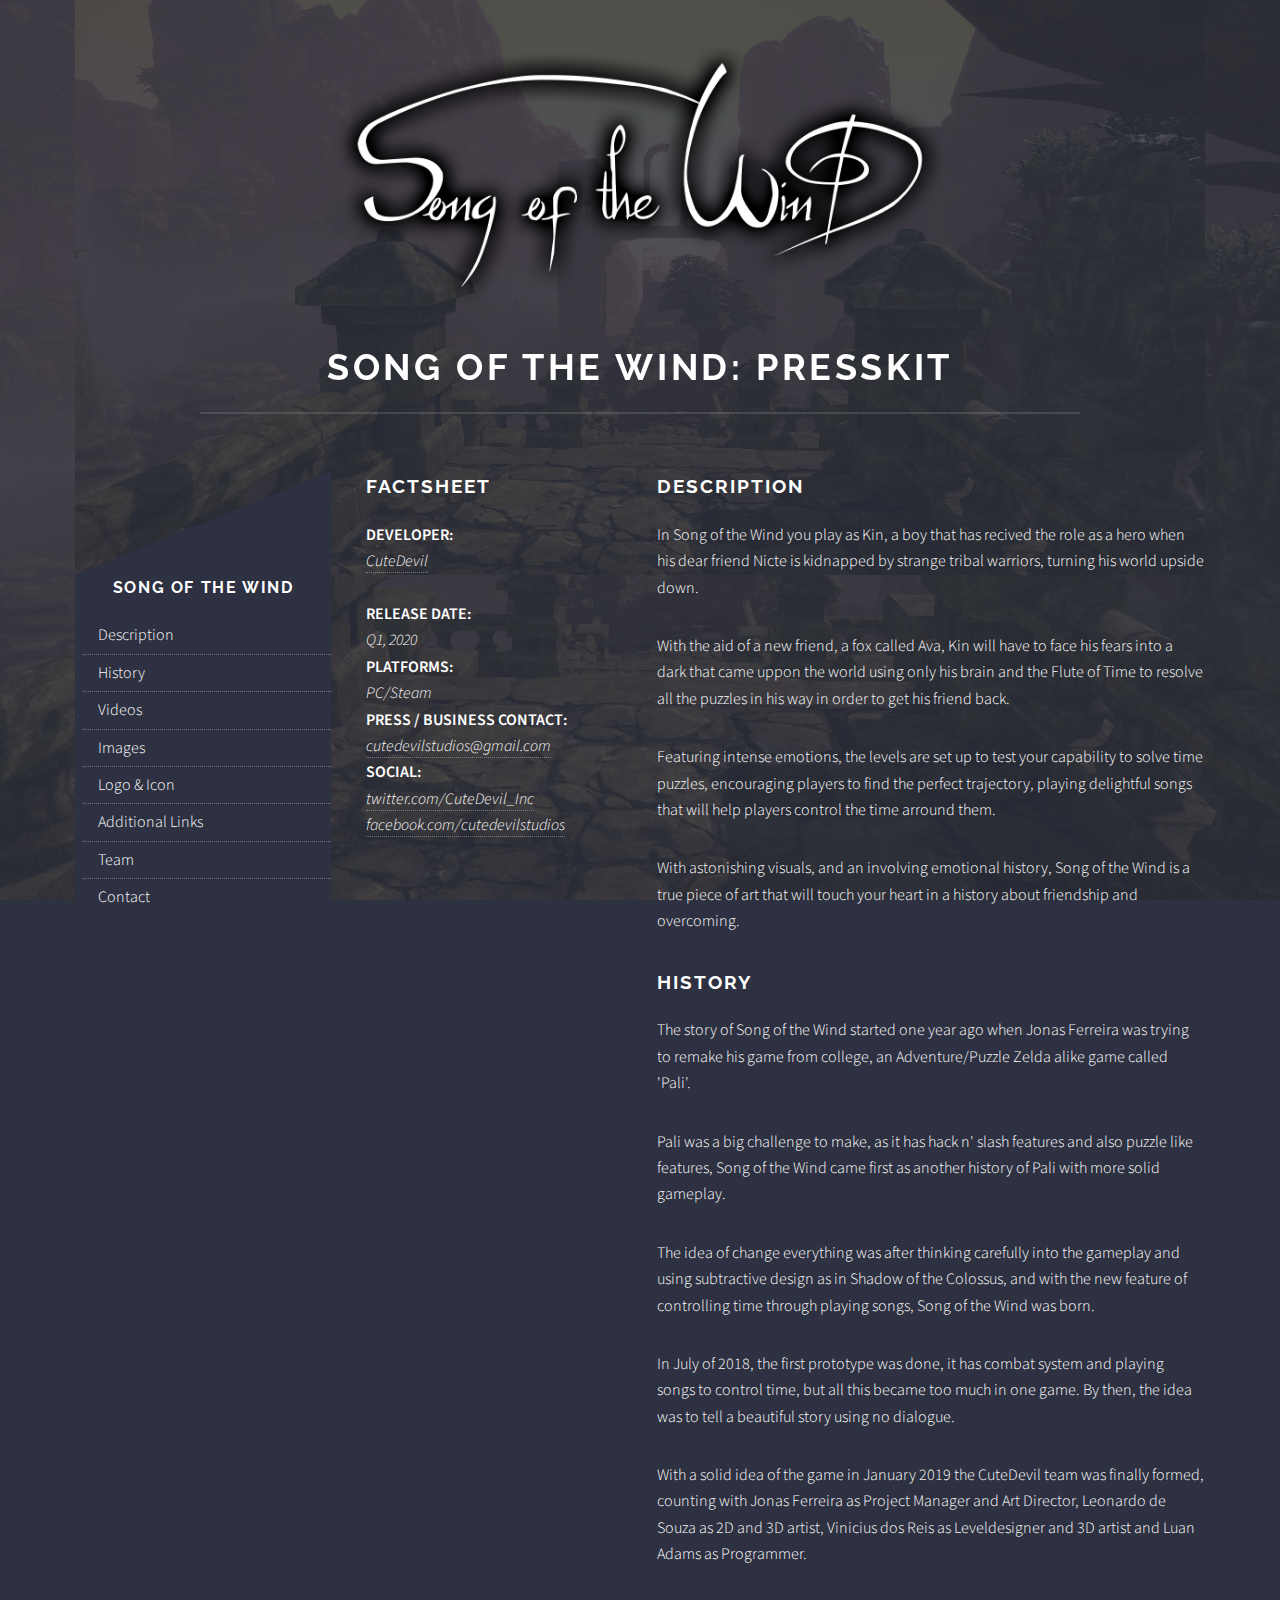
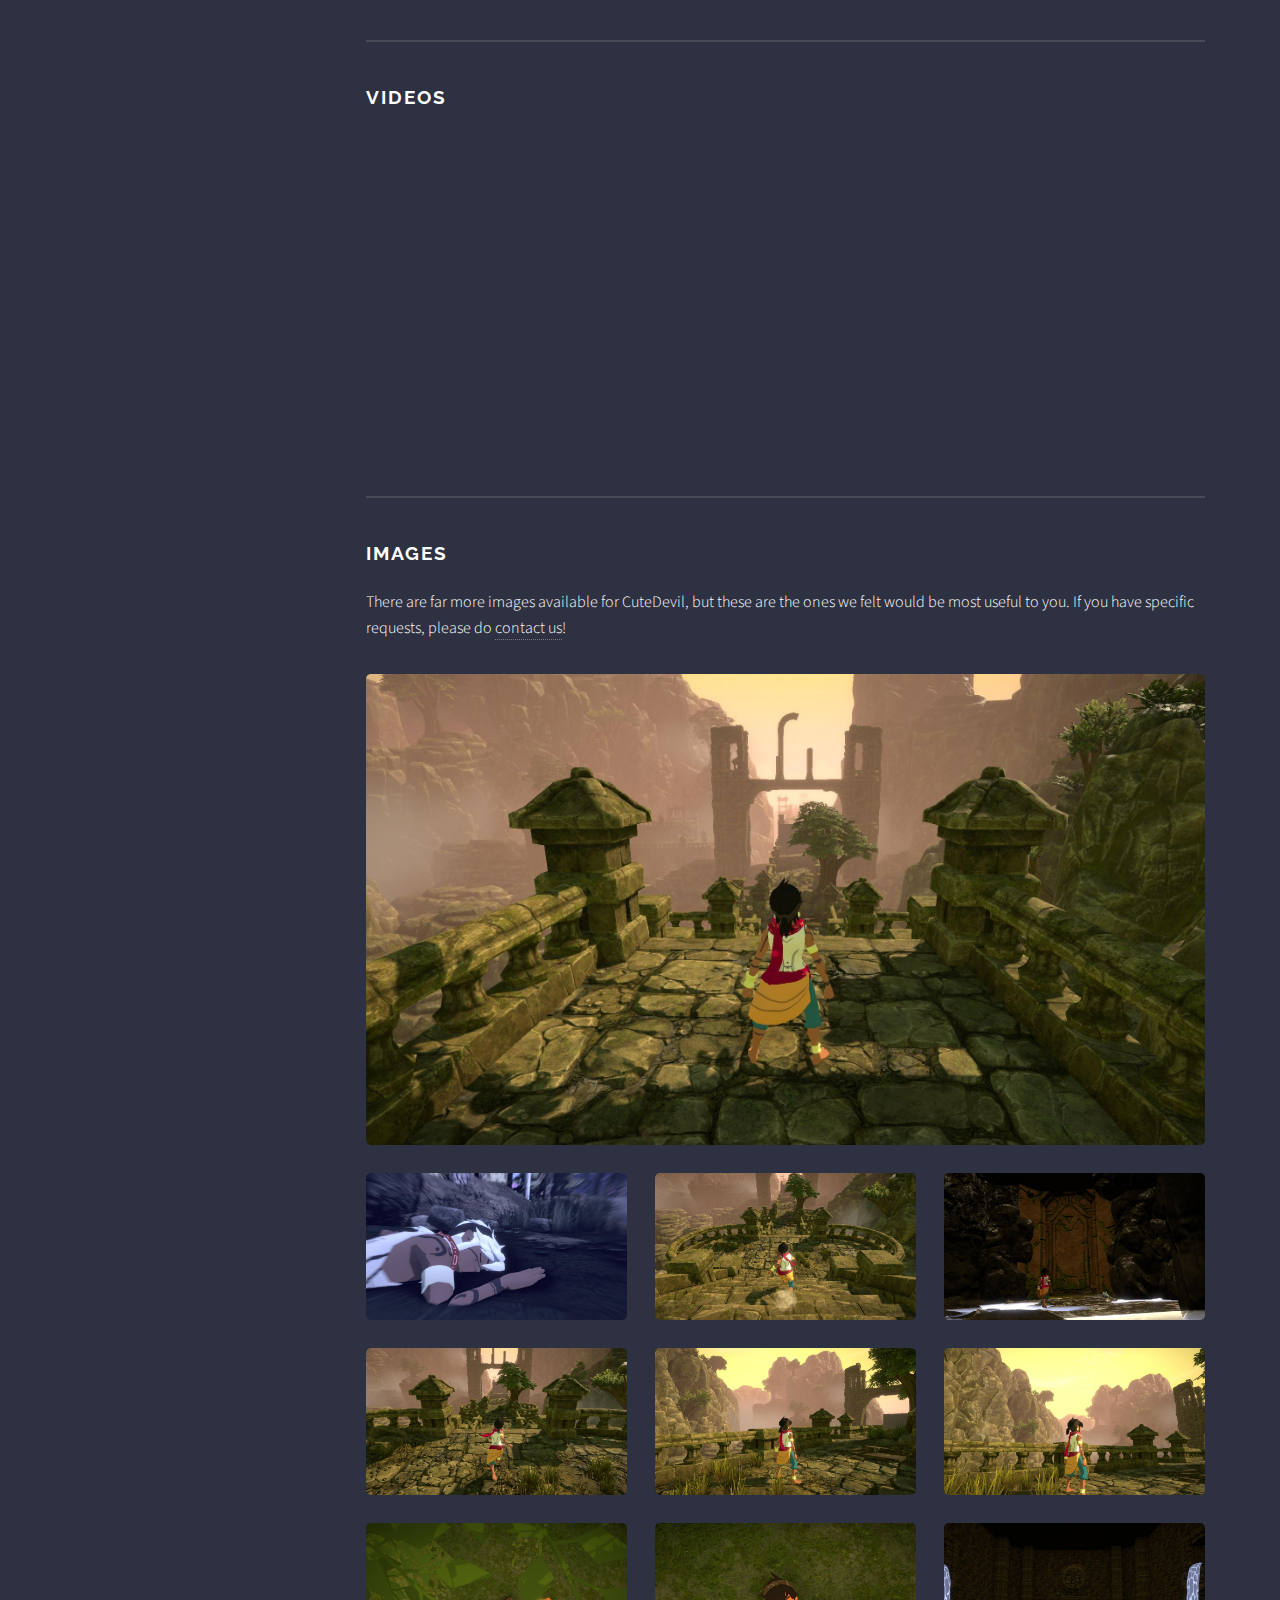
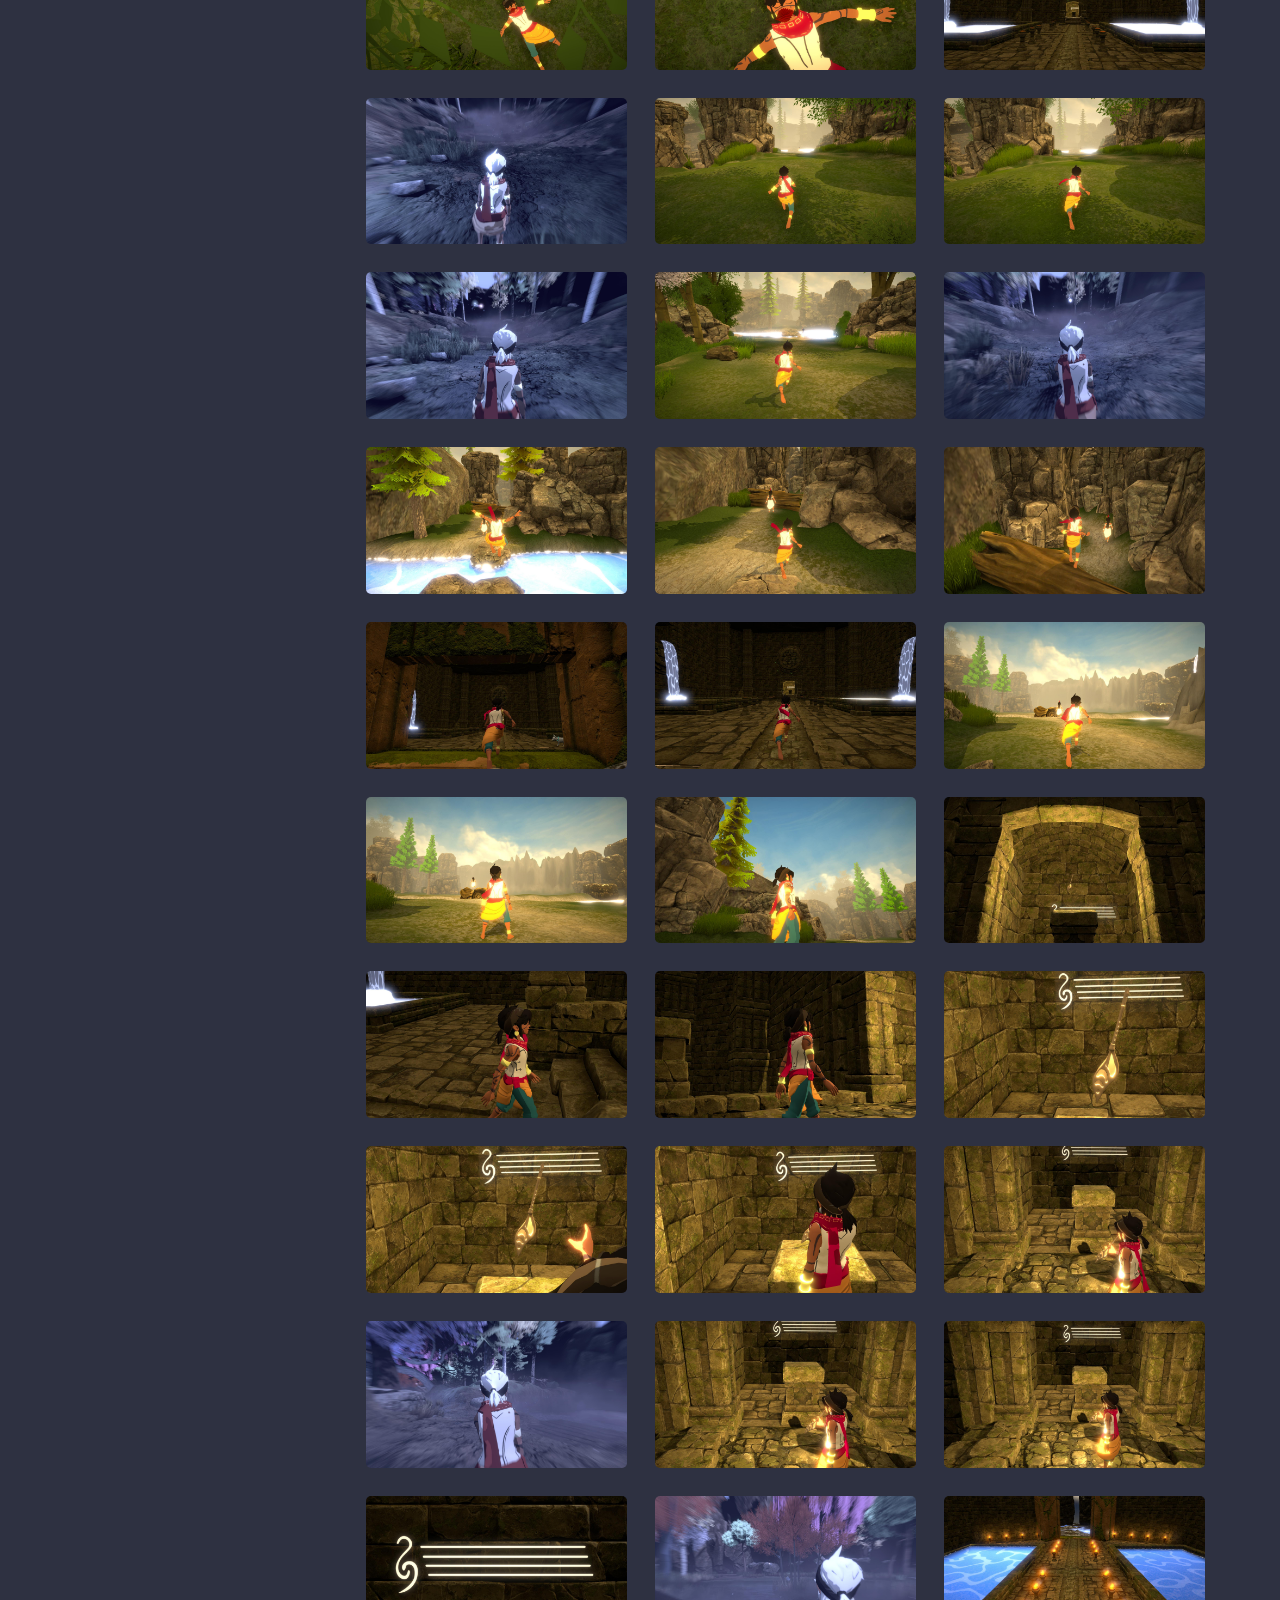
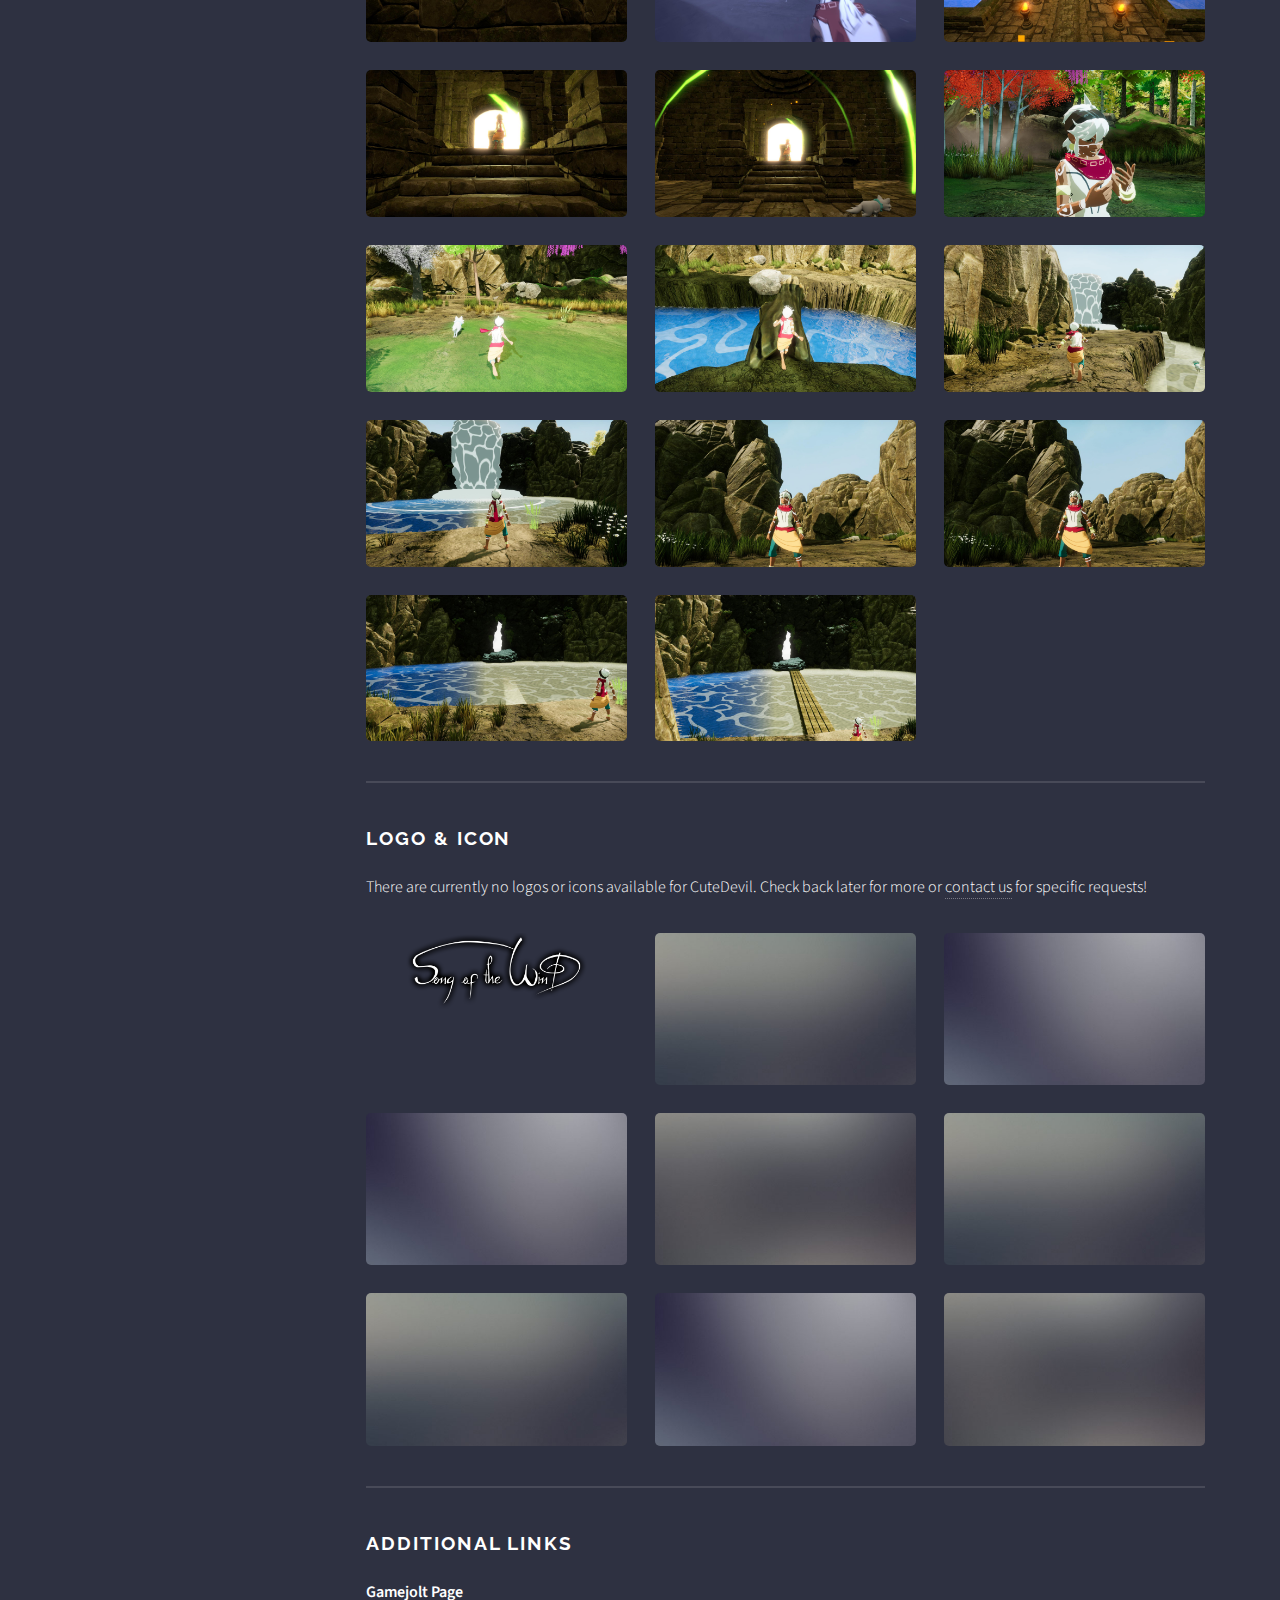
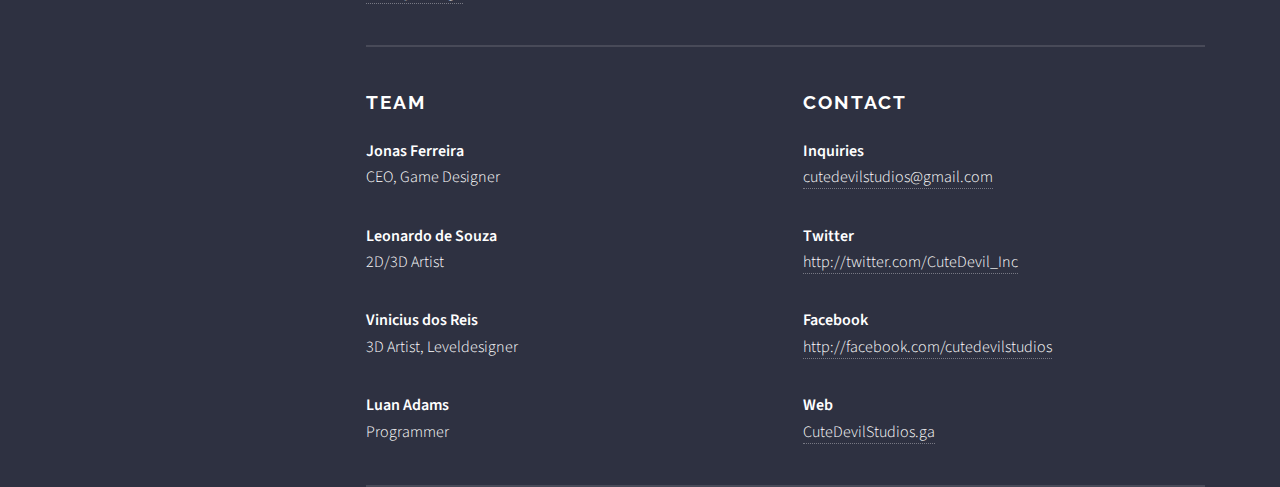
==== presskit.html @ b31ddae7 "Update presskit.html" ====
<!DOCTYPE html>
<html><head><meta http-equiv="Content-Type" content="text/html; charset=UTF-8">
		
		<meta name="viewport" content="width=device-width, initial-scale=1">
		
		<title>Song of the Wind Presskit</title>
		<link href="assets_presskit/uikit.gradient.min.css" rel="stylesheet" type="text/css">
		<link href="assets/css/main.css" rel="stylesheet" type="text/css">
		<script src="assets/js/jquery.js"></script>
		<script src="assets/js/jquery.translate.js"></script>
		
		<link href="assets/dictionary.html">
		<script>var translator = $('body').translate({lang: "pt", t: dict}); //use English</script>
	</head>

	<body style="">
		<div class="uk-container uk-container-center">
			<section id="banner">
						<div class="inner">
							<div class="logo"><img src="assets_presskit/images/LogoSoW.png" height="auto" width="100%"></div>
							<h2 align= "center">SONG OF THE WIND: PRESSKIT</h2>
							
						</div>
					</section>
			<div class="uk-grid">
				
				<div id="navigation" class="uk-width-medium-1-4">
					<div class="wrapper">
					<h1 class="nav-header" style="color:#FFFFF"  align= "center">Song of the Wind</h1>
					<!--<a class="nav-header" href="http://cutedevilstudios.ga/">http://cutedevilstudios.ga/</a>-->
					<ul class="uk-nav uk-nav-side">					
						<li><a href="#description" style="color:#FFFFF"><span class="trn">Description</span></a></li>
						<li><a href="#history" style="color:#FFFFF">History</a></li>
						<li><a href="#trailers" style="color:#FFFFF">Videos</a></li>
						<li><a href="#images" style="color:#FFFFF">Images</a></li>
						<li><a href="#logo" style="color:#FFFFF">Logo &amp; Icon</a></li>
						<!--<li><a href="#awards">Awards &amp; Recognition</a></li>
						<li><a href="#quotes" >Selected Articles</a></li>-->
						<li><a href="#links" style="color:#FFFFF">Additional Links</a></li>
						<li><a href="#credits" style="color:#FFFFF">Team</a></li>
						<li><a href="#contact" style="color:#FFFFF">Contact</a></li>
						</ul>
					</div>
				</div>
				<div id="content" class="uk-width-medium-3-4">					<div class="uk-grid">
						<div class="uk-width-medium-2-6">
							<h2 id="factsheet">Factsheet</h2>
							<p>
								<strong>DEVELOPER:</strong><br>
								<i><a href="https://cutedevilstudios.ga/">CuteDevil</a><br></i>
								<!--<i>Based in Cityville, Metropolisland </i>-->
							<br>
								<strong>RELEASE DATE:</strong><br>
								<i>Q1, 2020</i>
							<br>
								<strong>PLATFORMS:</strong><br>
								<i>PC/Steam</i>
							<br>
								<strong>PRESS / BUSINESS CONTACT:</strong><br>
								<i><a href="mailto:cutedevilstudios@gmail.com">cutedevilstudios@gmail.com</a></i>
							<br>
								<strong>SOCIAL:</strong><br>
								<i><a href="http://twitter.com/CuteDevil_Inc">twitter.com/CuteDevil_Inc</a>
								<br><a href="http://facebook.com/cutedevilstudios">facebook.com/cutedevilstudios</a><br></i>							</p>
							
							</p>
						</div>
						<div class="uk-width-medium-4-6">
							<h2 id="description">Description</h2>
							<p>	
		In Song of the Wind you play as Kin, a boy that has recived the role as a hero when his dear friend Nicte is kidnapped by strange tribal warriors, turning his world upside down.
</p><p>With the aid of a new friend, a fox called Ava, Kin will have to face his fears into a dark that came uppon the world using only his brain and the Flute of Time to resolve all the puzzles in his way in order to get his friend back.
</p><p>Featuring intense emotions, the levels are set up to test your capability to solve time puzzles, encouraging players to find the perfect trajectory, playing delightful songs that will help players control the time arround them.
</p><p>With astonishing visuals, and an involving emotional history, Song of the Wind is a true piece of art that will touch your heart in a history about friendship and overcoming.

	</p>
							<h2 id="history">History</h2>
<p>The story of Song of the Wind started one year ago when Jonas Ferreira was trying to remake his game from college, an Adventure/Puzzle Zelda alike game called 'Pali'. 
</p><p>Pali was a big challenge to make, as it has hack n' slash features and also puzzle like features, Song of the Wind came first as another history of Pali with more solid gameplay. 
</p><p>The idea of change everything was after thinking carefully into the gameplay and using subtractive design as in Shadow of the Colossus, and with the new feature of controlling time through playing songs, Song of the Wind was born.
</p><p>In July of 2018, the first prototype was done, it has combat system and playing songs to control time, but all this became too much in one game. By then, the idea was to tell a beautiful story using no dialogue.
</p><p>With a solid idea of the game in January 2019 the CuteDevil team was finally formed, counting with Jonas Ferreira as Project Manager and Art Director, Leonardo de Souza as 2D and 3D artist, Vinicius dos Reis as Leveldesigner and 3D artist and Luan Adams as Programmer.


							<ul>							</ul>
						</div>
					</div>

					<hr>

					<h2 id="trailers">Videos</h2>
				<div class="uk-responsive-width iframe-container">
		<iframe width="560" height="315" src="https://www.youtube.com/embed/1VPd9gKeZQs" frameborder="0" allow="accelerometer; autoplay; encrypted-media; gyroscope; picture-in-picture" allowfullscreen></iframe>
</div><p></p>
				<p></p>					<hr>

					<h2 id="images">Images</h2><div class="uk-grid images" style="position: relative; height: 0px;"></div>					
				<p class="images-text">There are far more images available for CuteDevil, but these are the ones we felt would be most useful to you. If you have specific requests, please do <a href="#contact">contact us</a>!</p>
<section>
										<div class="box alt">
											<div class="row gtr-uniform">
												<div class="col-12"><span class="image fit"><a href="assets_presskit/images/image_0057.jpg" target="_blank"><img src="assets_presskit/images/image_0057.jpg" alt="" /></a></span></div>
												<div class="col-4"><span class="image fit"><a href="assets_presskit/images/image_0064.jpg" target="_blank"><img src="assets_presskit/images/image_0064.jpg" alt="" /></a></span></div>
												<div class="col-4"><span class="image fit"><a href="assets_presskit/images/image_0155.jpg" target="_blank"><img src="assets_presskit/images/image_0155.jpg" alt="" /></a></span></div>
												<div class="col-4"><span class="image fit"><a href="assets_presskit/images/image_0182.jpg" target="_blank"><img src="assets_presskit/images/image_0182.jpg" alt="" /></a></span></div>
												<div class="col-4"><span class="image fit"><a href="assets_presskit/images/image_0185.jpg" target="_blank"><img src="assets_presskit/images/image_0185.jpg" alt="" /></a></span></div>
												<div class="col-4"><span class="image fit"><a href="assets_presskit/images/image_0327.jpg" target="_blank"><img src="assets_presskit/images/image_0327.jpg" alt="" /></a></span></div>
												<div class="col-4"><span class="image fit"><a href="assets_presskit/images/image_0334.jpg" target="_blank"><img src="assets_presskit/images/image_0334.jpg" alt="" /></a></span></div>
												<div class="col-4"><span class="image fit"><a href="assets_presskit/images/image_0385.jpg" target="_blank"><img src="assets_presskit/images/image_0385.jpg" alt="" /></a></span></div>
												<div class="col-4"><span class="image fit"><a href="assets_presskit/images/image_0484.jpg" target="_blank"><img src="assets_presskit/images/image_0484.jpg" alt="" /></a></span></div>
												<div class="col-4"><span class="image fit"><a href="assets_presskit/images/image_1054.jpg" target="_blank"><img src="assets_presskit/images/image_1054.jpg" alt="" /></a></span></div>
												<div class="col-4"><span class="image fit"><a href="assets_presskit/images/image_1061.jpg" target="_blank"><img src="assets_presskit/images/image_1061.jpg" alt="" /></a></span></div>
												<div class="col-4"><span class="image fit"><a href="assets_presskit/images/image_1095.jpg" target="_blank"><img src="assets_presskit/images/image_1095.jpg" alt="" /></a></span></div>
												<div class="col-4"><span class="image fit"><a href="assets_presskit/images/image_1105.jpg" target="_blank"><img src="assets_presskit/images/image_1105.jpg" alt="" /></a></span></div>
												<div class="col-4"><span class="image fit"><a href="assets_presskit/images/image_1137.jpg" target="_blank"><img src="assets_presskit/images/image_1137.jpg" alt="" /></a></span></div>
												<div class="col-4"><span class="image fit"><a href="assets_presskit/images/image_1208.jpg" target="_blank"><img src="assets_presskit/images/image_1208.jpg" alt="" /></a></span></div>
												<div class="col-4"><span class="image fit"><a href="assets_presskit/images/image_1254.jpg" target="_blank"><img src="assets_presskit/images/image_1254.jpg" alt="" /></a></span></div>
												<div class="col-4"><span class="image fit"><a href="assets_presskit/images/image_1346.jpg" target="_blank"><img src="assets_presskit/images/image_1346.jpg" alt="" /></a></span></div>
												<div class="col-4"><span class="image fit"><a href="assets_presskit/images/image_1393.jpg" target="_blank"><img src="assets_presskit/images/image_1393.jpg" alt="" /></a></span></div>
												<div class="col-4"><span class="image fit"><a href="assets_presskit/images/image_1441.jpg" target="_blank"><img src="assets_presskit/images/image_1441.jpg" alt="" /></a></span></div>
												<div class="col-4"><span class="image fit"><a href="assets_presskit/images/image_1460.jpg" target="_blank"><img src="assets_presskit/images/image_1460.jpg" alt="" /></a></span></div>
												<div class="col-4"><span class="image fit"><a href="assets_presskit/images/image_1502.jpg" target="_blank"><img src="assets_presskit/images/image_1502.jpg" alt="" /></a></span></div>
												<div class="col-4"><span class="image fit"><a href="assets_presskit/images/image_1730.jpg" target="_blank"><img src="assets_presskit/images/image_1730.jpg" alt="" /></a></span></div>
												<div class="col-4"><span class="image fit"><a href="assets_presskit/images/image_1766.jpg" target="_blank"><img src="assets_presskit/images/image_1766.jpg" alt="" /></a></span></div>
												<div class="col-4"><span class="image fit"><a href="assets_presskit/images/image_1786.jpg" target="_blank"><img src="assets_presskit/images/image_1786.jpg" alt="" /></a></span></div>
												<div class="col-4"><span class="image fit"><a href="assets_presskit/images/image_1789.jpg" target="_blank"><img src="assets_presskit/images/image_1789.jpg" alt="" /></a></span></div>
												<div class="col-4"><span class="image fit"><a href="assets_presskit/images/image_1819.jpg" target="_blank"><img src="assets_presskit/images/image_1819.jpg" alt="" /></a></span></div>
												<div class="col-4"><span class="image fit"><a href="assets_presskit/images/image_1892.jpg" target="_blank"><img src="assets_presskit/images/image_1892.jpg" alt="" /></a></span></div>
												<div class="col-4"><span class="image fit"><a href="assets_presskit/images/image_1910.jpg" target="_blank"><img src="assets_presskit/images/image_1910.jpg" alt="" /></a></span></div>
												<div class="col-4"><span class="image fit"><a href="assets_presskit/images/image_1948.jpg" target="_blank"><img src="assets_presskit/images/image_1948.jpg" alt="" /></a></span></div>
												<div class="col-4"><span class="image fit"><a href="assets_presskit/images/image_2050.jpg" target="_blank"><img src="assets_presskit/images/image_2050.jpg" alt="" /></a></span></div>
												<div class="col-4"><span class="image fit"><a href="assets_presskit/images/image_2077.jpg" target="_blank"><img src="assets_presskit/images/image_2077.jpg" alt="" /></a></span></div>
												<div class="col-4"><span class="image fit"><a href="assets_presskit/images/image_2093.jpg" target="_blank"><img src="assets_presskit/images/image_2093.jpg" alt="" /></a></span></div>
												<div class="col-4"><span class="image fit"><a href="assets_presskit/images/image_2108.jpg" target="_blank"><img src="assets_presskit/images/image_2108.jpg" alt="" /></a></span></div>
												<div class="col-4"><span class="image fit"><a href="assets_presskit/images/image_2272.jpg" target="_blank"><img src="assets_presskit/images/image_2272.jpg" alt="" /></a></span></div>
												<div class="col-4"><span class="image fit"><a href="assets_presskit/images/image_2404.jpg" target="_blank"><img src="assets_presskit/images/image_2404.jpg" alt="" /></a></span></div>
												<div class="col-4"><span class="image fit"><a href="assets_presskit/images/image_2492.jpg" target="_blank"><img src="assets_presskit/images/image_2492.jpg" alt="" /></a></span></div>
												<div class="col-4"><span class="image fit"><a href="assets_presskit/images/image_2853.jpg" target="_blank"><img src="assets_presskit/images/image_2853.jpg" alt="" /></a></span></div>
												<div class="col-4"><span class="image fit"><a href="assets_presskit/images/image_3031.jpg" target="_blank"><img src="assets_presskit/images/image_3031.jpg" alt="" /></a></span></div>
												<div class="col-4"><span class="image fit"><a href="assets_presskit/images/image_3115.jpg" target="_blank"><img src="assets_presskit/images/image_3115.jpg" alt="" /></a></span></div>
												<div class="col-4"><span class="image fit"><a href="assets_presskit/images/image_3618.jpg" target="_blank"><img src="assets_presskit/images/image_3618.jpg" alt="" /></a></span></div>
												<div class="col-4"><span class="image fit"><a href="assets_presskit/images/image_3923.jpg" target="_blank"><img src="assets_presskit/images/image_3923.jpg" alt="" /></a></span></div>
												<div class="col-4"><span class="image fit"><a href="assets_presskit/images/image_4786.jpg" target="_blank"><img src="assets_presskit/images/image_4786.jpg" alt="" /></a></span></div>
												<div class="col-4"><span class="image fit"><a href="assets_presskit/images/image_4867.jpg" target="_blank"><img src="assets_presskit/images/image_4867.jpg" alt="" /></a></span></div>
												<div class="col-4"><span class="image fit"><a href="assets_presskit/images/image_5056.jpg" target="_blank"><img src="assets_presskit/images/image_5056.jpg" alt="" /></a></span></div>
												<div class="col-4"><span class="image fit"><a href="assets_presskit/images/image_5669.jpg" target="_blank"><img src="assets_presskit/images/image_5669.jpg" alt="" /></a></span></div>
												<div class="col-4"><span class="image fit"><a href="assets_presskit/images/image_5691.jpg" target="_blank"><img src="assets_presskit/images/image_5691.jpg" alt="" /></a></span></div>
												<div class="col-4"><span class="image fit"><a href="assets_presskit/images/image_5826.jpg" target="_blank"><img src="assets_presskit/images/image_5826.jpg" alt="" /></a></span></div>
												<div class="col-4"><span class="image fit"><a href="assets_presskit/images/image_5941.jpg" target="_blank"><img src="assets_presskit/images/image_5941.jpg" alt="" /></a></span></div>
											</div>
										</div>
										
									</section>
					<hr>

					<h2 id="logo">Logo &amp; Icon</h2><div class="uk-grid images" style="position: relative; height: 0px;"></div>
				
					<p class="images-text">There are currently no logos or icons available for CuteDevil. Check back later for more or <a href="#contact">contact us</a> for specific requests!</p>	
			<section>
									<div class="box alt">
											<div class="row gtr-uniform">
												<div class="col-4"><span class="image fit"><img src="assets_presskit/images/LogoSoW.png" alt="" /></span></div>
												<div class="col-4"><span class="image fit"><img src="images/pic06.jpg" alt="" /></span></div>
												<div class="col-4"><span class="image fit"><img src="images/pic07.jpg" alt="" /></span></div>
												<div class="col-4"><span class="image fit"><img src="images/pic07.jpg" alt="" /></span></div>
												<div class="col-4"><span class="image fit"><img src="images/pic05.jpg" alt="" /></span></div>
												<div class="col-4"><span class="image fit"><img src="images/pic06.jpg" alt="" /></span></div>
												<div class="col-4"><span class="image fit"><img src="images/pic06.jpg" alt="" /></span></div>
												<div class="col-4"><span class="image fit"><img src="images/pic07.jpg" alt="" /></span></div>
												<div class="col-4"><span class="image fit"><img src="images/pic05.jpg" alt="" /></span></div>
											</div>
										</div>
					</section>
						
				<!--<hr><h2 id="awards">Awards &amp; Recognition</h2>
					<ul><li>"Winner in this highly relevant contest." - <cite>Award Location, 20 October, 1989</cite></li><li>"Nomination for this prestigious award." - <cite>Award Ceremony, 4 December, 1991</cite></li><li>"Winner in this highly relevant contest." - <cite>Award Location, 20 October, 1989</cite></li><li>"Nomination for this prestigious award." - <cite>Award Ceremony, 4 December, 1991</cite></li></ul>
					<hr><h2 id="quotes">Selected Articles</h2>
					<ul><li>"This is a rather insignificant quote by a highly important person."<br><cite>- Person Name, <a href="http://www.website.com/">Website</a></cite></li><li>"An extremely positive quote from a rather insignificant person. Also great."<br><cite>- Some Guy, <a href="http://geocities.blog.com/">This Page Is Visited By 12 Visitors A Month</a></cite></li><li>"I pretend to love this game even though I do not actually understand it."<br><cite>- Pretentious Bastard, <a href="http://art.tumblr.com/">Artsy Page</a></cite></li><li>"HOLY SHIT SO AMAZING"<br><cite>- Caps Guy, <a href="http://thispage.net/angrytube/">Angry Review</a></cite></li></ul>
		--><hr><h2 id="links">Additional Links</h2><p>
		<strong><a href="http://somemusicsite.com/thislink" alt="http://gamejolt.com/@cutedevil">Gamejolt Page</a></strong><br>
		<!--This link is a link that might be useful. You can check it out at <a href="http://somemusicsite.com/thislink" alt="http://somemusicsite.com/thislink">http:</a>.
	--></p><hr>					<div class="uk-grid">
						<div class="uk-width-medium-1-2">
							<h2 id="credits">Team</h2>
							<p><strong>Jonas Ferreira</strong>
								<br>CEO, Game Designer</p>
							<p><strong>Leonardo de Souza</strong>
								<br>2D/3D Artist</p>
							<p><strong>Vinicius dos Reis</strong>
								<br>3D Artist, Leveldesigner</a></p>
							<p><strong>Luan Adams</strong>
								<br>Programmer</a></p>
						</div>
						<div class="uk-width-medium-1-2">
							<h2 id="contact">Contact</h2><p><strong>Inquiries</strong>
							<br><a href="mailto:cutedevilstudios@gmail.com">cutedevilstudios@gmail.com</a></p>
							<p><strong>Twitter</strong>
								<br><a href="http://twitter.com/CuteDevil_Inc">http://twitter.com/CuteDevil_Inc</a></p>
							<p><strong>Facebook</strong>
								<br><a href="http://facebook.com/cutedevilstudios">http://facebook.com/cutedevilstudios</a></p>
							<p><strong>Web</strong><br><a href="http://cutedevilstudios.ga/">CuteDevilStudios.ga</a></p>						</div>
					</div>

					<hr>

					
				</div>
			</div>
		</div>

		
</body></html>
---- assets/css/main.css ----
@import url(font-awesome.min.css);
@import url("https://fonts.googleapis.com/css?family=Raleway:200,700|Source+Sans+Pro:300,600,300italic,600italic");

/*
	Solid State by HTML5 UP
	html5up.net | @ajlkn
	Free for personal and commercial use under the CCA 3.0 license (html5up.net/license)
*/

html, body, div, span, applet, object,
iframe, h1, h2, h3, h4, h5, h6, p, blockquote,
pre, a, abbr, acronym, address, big, cite,
code, del, dfn, em, img, ins, kbd, q, s, samp,
small, strike, strong, sub, sup, tt, var, b,
u, i, center, dl, dt, dd, ol, ul, li, fieldset,
form, label, legend, table, caption, tbody,
tfoot, thead, tr, th, td, article, aside,
canvas, details, embed, figure, figcaption,
footer, header, hgroup, menu, nav, output, ruby,
section, summary, time, mark, audio, video {
	margin: 0;
	padding: 0;
	border: 0;
	font-size: 100%;
	font: inherit;
	vertical-align: baseline;}

article, aside, details, figcaption, figure,
footer, header, hgroup, menu, nav, section {
	display: block;}

body {
	line-height: 1;
}

ol, ul {
	list-style: none;
}

blockquote, q {
	quotes: none;
}

	blockquote:before, blockquote:after, q:before, q:after {
		content: '';
		content: none;
	}

table {
	border-collapse: collapse;
	border-spacing: 0;
}

body {
	-webkit-text-size-adjust: none;
}

mark {
	background-color: transparent;
	color: inherit;
}

input::-moz-focus-inner {
	border: 0;
	padding: 0;
}

input, select, textarea {
	-moz-appearance: none;
	-webkit-appearance: none;
	-ms-appearance: none;
	appearance: none;
}

/* Basic */

	@-ms-viewport {
		width: device-width;
	}

	body {
		-ms-overflow-style: scrollbar;
	}

	@media screen and (max-width: 480px) {

		html, body {
			min-width: 320px;
		}

	}

	html {
		box-sizing: border-box;
	}

	*, *:before, *:after {
		box-sizing: inherit;
	}

	body {
		background-color: #2e3141;
		background-image: linear-gradient(to top, rgba(46, 49, 65, 0.8), rgba(46, 49, 65, 0.8)), url("../../images/bg.jpg");
		background-size: auto, cover;
		background-attachment: fixed, fixed;
		background-position: center, center;
	}

		body.is-preload *, body.is-preload *:before, body.is-preload *:after {
			-moz-animation: none !important;
			-webkit-animation: none !important;
			-ms-animation: none !important;
			animation: none !important;
			-moz-transition: none !important;
			-webkit-transition: none !important;
			-ms-transition: none !important;
			transition: none !important;
		}

/* Type */

	body, input, select, textarea {
		color: #ffffff;
		font-family: "Source Sans Pro", Helvetica, sans-serif;
		font-size: 16.5pt;
		font-weight: 300;
		line-height: 1.65;
	}

		@media screen and (max-width: 1680px) {

			body, input, select, textarea {
				font-size: 13pt;
			}

		}

		@media screen and (max-width: 1280px) {

			body, input, select, textarea {
				font-size: 12pt;
			}

		}

		@media screen and (max-width: 980px) {

			body, input, select, textarea {
				font-size: 12pt;
			}

		}

		@media screen and (max-width: 736px) {

			body, input, select, textarea {
				font-size: 12pt;
			}

		}

		@media screen and (max-width: 480px) {

			body, input, select, textarea {
				font-size: 12pt;
			}

		}

	a {
		-moz-transition: color 0.2s ease-in-out, border-bottom-color 0.2s ease-in-out;
		-webkit-transition: color 0.2s ease-in-out, border-bottom-color 0.2s ease-in-out;
		-ms-transition: color 0.2s ease-in-out, border-bottom-color 0.2s ease-in-out;
		transition: color 0.2s ease-in-out, border-bottom-color 0.2s ease-in-out;
		border-bottom: dotted 1px rgba(255, 255, 255, 0.35);
		color: #ffffff;
		text-decoration: none;
	}

		a:hover {
			border-bottom-color: transparent;
			color: #ffffff !important;
		}

		a.special:not(.button) {
			text-decoration: none;
			border-bottom: 0;
			display: block;
			font-family: Raleway, Helvetica, sans-serif;
			font-size: 0.8em;
			font-weight: 700;
			letter-spacing: 0.1em;
			margin: 0 0 2em 0;
			text-transform: uppercase;
		}

			a.special:not(.button):before {
				-moz-osx-font-smoothing: grayscale;
				-webkit-font-smoothing: antialiased;
				font-family: FontAwesome;
				font-style: normal;
				font-weight: normal;
				text-transform: none !important;
			}

			a.special:not(.button):before {
				-moz-transition: background-color 0.2s ease-in-out;
				-webkit-transition: background-color 0.2s ease-in-out;
				-ms-transition: background-color 0.2s ease-in-out;
				transition: background-color 0.2s ease-in-out;
				border-radius: 100%;
				border: solid 2px rgba(255, 255, 255, 0.125);
				content: '\f105';
				display: inline-block;
				font-size: 1.25em;
				height: 2em;
				line-height: 1.65em;
				margin-right: 0.85em;
				text-align: center;
				text-indent: 0.15em;
				vertical-align: middle;
				width: 2em;
			}

			a.special:not(.button):hover:before {
				background-color: rgba(255, 255, 255, 0.025);
			}

			a.special:not(.button):active:before {
				background-color: rgba(255, 255, 255, 0.075);
			}

	strong, b {
		color: #ffffff;
		font-weight: 600;
	}

	em, i {
		font-style: italic;
	}

	p {
		margin: 0 0 2em 0;
	}

	h1, h2, h3, h4, h5, h6 {
		color: #ffffff;
		font-family: Raleway, Helvetica, sans-serif;
		font-weight: 700;
		letter-spacing: 0.1em;
		margin: 0 0 1em 0;
		text-transform: uppercase;
	}

		h1 a, h2 a, h3 a, h4 a, h5 a, h6 a {
			color: inherit;
			text-decoration: none;
			border-bottom: 0;
		}

		h1 span, h2 span, h3 span, h4 span, h5 span, h6 span {
			font-weight: 200;
		}

		h1.major, h2.major, h3.major, h4.major, h5.major, h6.major {
			padding-bottom: 1em;
			border-bottom: solid 2px rgba(255, 255, 255, 0.125);
		}

	h2 {
		font-size: 1.2em;
	}

	h3 {
		font-size: 0.9em;
	}

	h4 {
		font-size: 0.7em;
	}

	h5 {
		font-size: 0.7em;
	}

	h6 {
		font-size: 0.7em;
	}

	@media screen and (max-width: 736px) {

		h2 {
			font-size: 1em;
		}

		h3 {
			font-size: 0.8em;
		}

	}

	sub {
		font-size: 0.8em;
		position: relative;
		top: 0.5em;
	}

	sup {
		font-size: 0.8em;
		position: relative;
		top: -0.5em;
	}

	blockquote {
		border-left: solid 4px rgba(255, 255, 255, 0.125);
		font-style: italic;
		margin: 0 0 2em 0;
		padding: 0.5em 0 0.5em 2em;
	}

	code {
		background: rgba(255, 255, 255, 0.025);
		border-radius: 5px;
		border: solid 2px rgba(255, 255, 255, 0.125);
		font-family: "Courier New", monospace;
		font-size: 0.9em;
		margin: 0 0.25em;
		padding: 0.25em 0.65em;
	}

	pre {
		-webkit-overflow-scrolling: touch;
		font-family: "Courier New", monospace;
		font-size: 0.9em;
		margin: 0 0 2em 0;
	}

		pre code {
			display: block;
			line-height: 1.75em;
			padding: 1em 1.5em;
			overflow-x: auto;
		}

	hr {
		border: 0;
		border-bottom: solid 2px rgba(255, 255, 255, 0.125);
		margin: 2.5em 0;
	}

		hr.major {
			margin: 4em 0;
		}

	.align-left {
		text-align: left;
	}

	.align-center {
		text-align: center;
	}

	.align-right {
		text-align: right;
	}

/* Row */

	.row {
		display: flex;
		flex-wrap: wrap;
		box-sizing: border-box;
		align-items: stretch;
	}

		.row > * {
			box-sizing: border-box;
		}

		.row.gtr-uniform > * > :last-child {
			margin-bottom: 0;
		}

		.row.aln-left {
			justify-content: flex-start;
		}

		.row.aln-center {
			justify-content: center;
		}

		.row.aln-right {
			justify-content: flex-end;
		}

		.row.aln-top {
			align-items: flex-start;
		}

		.row.aln-middle {
			align-items: center;
		}

		.row.aln-bottom {
			align-items: flex-end;
		}

		.row > .imp {
			order: -1;
		}

		.row > .col-1 {
			width: 8.3333333333%;
		}

		.row > .off-1 {
			margin-left: 8.3333333333%;
		}

		.row > .col-2 {
			width: 16.6666666667%;
		}

		.row > .off-2 {
			margin-left: 16.6666666667%;
		}

		.row > .col-3 {
			width: 25%;
		}

		.row > .off-3 {
			margin-left: 25%;
		}

		.row > .col-4 {
			width: 33.3333333333%;
		}

		.row > .off-4 {
			margin-left: 33.3333333333%;
		}

		.row > .col-5 {
			width: 41.6666666667%;
		}

		.row > .off-5 {
			margin-left: 41.6666666667%;
		}

		.row > .col-6 {
			width: 50%;
		}

		.row > .off-6 {
			margin-left: 50%;
		}

		.row > .col-7 {
			width: 58.3333333333%;
		}

		.row > .off-7 {
			margin-left: 58.3333333333%;
		}

		.row > .col-8 {
			width: 66.6666666667%;
		}

		.row > .off-8 {
			margin-left: 66.6666666667%;
		}

		.row > .col-9 {
			width: 75%;
		}

		.row > .off-9 {
			margin-left: 75%;
		}

		.row > .col-10 {
			width: 83.3333333333%;
		}

		.row > .off-10 {
			margin-left: 83.3333333333%;
		}

		.row > .col-11 {
			width: 91.6666666667%;
		}

		.row > .off-11 {
			margin-left: 91.6666666667%;
		}

		.row > .col-12 {
			width: 100%;
		}

		.row > .off-12 {
			margin-left: 100%;
		}

		.row.gtr-0 {
			margin-top: 0;
			margin-left: 0em;
		}

			.row.gtr-0 > * {
				padding: 0 0 0 0em;
			}

			.row.gtr-0.gtr-uniform {
				margin-top: 0em;
			}

				.row.gtr-0.gtr-uniform > * {
					padding-top: 0em;
				}

		.row.gtr-25 {
			margin-top: 0;
			margin-left: -0.4375em;
		}

			.row.gtr-25 > * {
				padding: 0 0 0 0.4375em;
			}

			.row.gtr-25.gtr-uniform {
				margin-top: -0.4375em;
			}

				.row.gtr-25.gtr-uniform > * {
					padding-top: 0.4375em;
				}

		.row.gtr-50 {
			margin-top: 0;
			margin-left: -0.875em;
		}

			.row.gtr-50 > * {
				padding: 0 0 0 0.875em;
			}

			.row.gtr-50.gtr-uniform {
				margin-top: -0.875em;
			}

				.row.gtr-50.gtr-uniform > * {
					padding-top: 0.875em;
				}

		.row {
			margin-top: 0;
			margin-left: -1.75em;
		}

			.row > * {
				padding: 0 0 0 1.75em;
			}

			.row.gtr-uniform {
				margin-top: -1.75em;
			}

				.row.gtr-uniform > * {
					padding-top: 1.75em;
				}

		.row.gtr-150 {
			margin-top: 0;
			margin-left: -2.625em;
		}

			.row.gtr-150 > * {
				padding: 0 0 0 2.625em;
			}

			.row.gtr-150.gtr-uniform {
				margin-top: -2.625em;
			}

				.row.gtr-150.gtr-uniform > * {
					padding-top: 2.625em;
				}

		.row.gtr-200 {
			margin-top: 0;
			margin-left: -3.5em;
		}

			.row.gtr-200 > * {
				padding: 0 0 0 3.5em;
			}

			.row.gtr-200.gtr-uniform {
				margin-top: -3.5em;
			}

				.row.gtr-200.gtr-uniform > * {
					padding-top: 3.5em;
				}

		@media screen and (max-width: 1680px) {

			.row {
				display: flex;
				flex-wrap: wrap;
				box-sizing: border-box;
				align-items: stretch;
			}

				.row > * {
					box-sizing: border-box;
				}

				.row.gtr-uniform > * > :last-child {
					margin-bottom: 0;
				}

				.row.aln-left {
					justify-content: flex-start;
				}

				.row.aln-center {
					justify-content: center;
				}

				.row.aln-right {
					justify-content: flex-end;
				}

				.row.aln-top {
					align-items: flex-start;
				}

				.row.aln-middle {
					align-items: center;
				}

				.row.aln-bottom {
					align-items: flex-end;
				}

				.row > .imp-xlarge {
					order: -1;
				}

				.row > .col-1-xlarge {
					width: 8.3333333333%;
				}

				.row > .off-1-xlarge {
					margin-left: 8.3333333333%;
				}

				.row > .col-2-xlarge {
					width: 16.6666666667%;
				}

				.row > .off-2-xlarge {
					margin-left: 16.6666666667%;
				}

				.row > .col-3-xlarge {
					width: 25%;
				}

				.row > .off-3-xlarge {
					margin-left: 25%;
				}

				.row > .col-4-xlarge {
					width: 33.3333333333%;
				}

				.row > .off-4-xlarge {
					margin-left: 33.3333333333%;
				}

				.row > .col-5-xlarge {
					width: 41.6666666667%;
				}

				.row > .off-5-xlarge {
					margin-left: 41.6666666667%;
				}

				.row > .col-6-xlarge {
					width: 50%;
				}

				.row > .off-6-xlarge {
					margin-left: 50%;
				}

				.row > .col-7-xlarge {
					width: 58.3333333333%;
				}

				.row > .off-7-xlarge {
					margin-left: 58.3333333333%;
				}

				.row > .col-8-xlarge {
					width: 66.6666666667%;
				}

				.row > .off-8-xlarge {
					margin-left: 66.6666666667%;
				}

				.row > .col-9-xlarge {
					width: 75%;
				}

				.row > .off-9-xlarge {
					margin-left: 75%;
				}

				.row > .col-10-xlarge {
					width: 83.3333333333%;
				}

				.row > .off-10-xlarge {
					margin-left: 83.3333333333%;
				}

				.row > .col-11-xlarge {
					width: 91.6666666667%;
				}

				.row > .off-11-xlarge {
					margin-left: 91.6666666667%;
				}

				.row > .col-12-xlarge {
					width: 100%;
				}

				.row > .off-12-xlarge {
					margin-left: 100%;
				}

				.row.gtr-0 {
					margin-top: 0;
					margin-left: 0em;
				}

					.row.gtr-0 > * {
						padding: 0 0 0 0em;
					}

					.row.gtr-0.gtr-uniform {
						margin-top: 0em;
					}

						.row.gtr-0.gtr-uniform > * {
							padding-top: 0em;
						}

				.row.gtr-25 {
					margin-top: 0;
					margin-left: -0.4375em;
				}

					.row.gtr-25 > * {
						padding: 0 0 0 0.4375em;
					}

					.row.gtr-25.gtr-uniform {
						margin-top: -0.4375em;
					}

						.row.gtr-25.gtr-uniform > * {
							padding-top: 0.4375em;
						}

				.row.gtr-50 {
					margin-top: 0;
					margin-left: -0.875em;
				}

					.row.gtr-50 > * {
						padding: 0 0 0 0.875em;
					}

					.row.gtr-50.gtr-uniform {
						margin-top: -0.875em;
					}

						.row.gtr-50.gtr-uniform > * {
							padding-top: 0.875em;
						}

				.row {
					margin-top: 0;
					margin-left: -1.75em;
				}

					.row > * {
						padding: 0 0 0 1.75em;
					}

					.row.gtr-uniform {
						margin-top: -1.75em;
					}

						.row.gtr-uniform > * {
							padding-top: 1.75em;
						}

				.row.gtr-150 {
					margin-top: 0;
					margin-left: -2.625em;
				}

					.row.gtr-150 > * {
						padding: 0 0 0 2.625em;
					}

					.row.gtr-150.gtr-uniform {
						margin-top: -2.625em;
					}

						.row.gtr-150.gtr-uniform > * {
							padding-top: 2.625em;
						}

				.row.gtr-200 {
					margin-top: 0;
					margin-left: -3.5em;
				}

					.row.gtr-200 > * {
						padding: 0 0 0 3.5em;
					}

					.row.gtr-200.gtr-uniform {
						margin-top: -3.5em;
					}

						.row.gtr-200.gtr-uniform > * {
							padding-top: 3.5em;
						}

		}

		@media screen and (max-width: 1280px) {

			.row {
				display: flex;
				flex-wrap: wrap;
				box-sizing: border-box;
				align-items: stretch;
			}

				.row > * {
					box-sizing: border-box;
				}

				.row.gtr-uniform > * > :last-child {
					margin-bottom: 0;
				}

				.row.aln-left {
					justify-content: flex-start;
				}

				.row.aln-center {
					justify-content: center;
				}

				.row.aln-right {
					justify-content: flex-end;
				}

				.row.aln-top {
					align-items: flex-start;
				}

				.row.aln-middle {
					align-items: center;
				}

				.row.aln-bottom {
					align-items: flex-end;
				}

				.row > .imp-large {
					order: -1;
				}

				.row > .col-1-large {
					width: 8.3333333333%;
				}

				.row > .off-1-large {
					margin-left: 8.3333333333%;
				}

				.row > .col-2-large {
					width: 16.6666666667%;
				}

				.row > .off-2-large {
					margin-left: 16.6666666667%;
				}

				.row > .col-3-large {
					width: 25%;
				}

				.row > .off-3-large {
					margin-left: 25%;
				}

				.row > .col-4-large {
					width: 33.3333333333%;
				}

				.row > .off-4-large {
					margin-left: 33.3333333333%;
				}

				.row > .col-5-large {
					width: 41.6666666667%;
				}

				.row > .off-5-large {
					margin-left: 41.6666666667%;
				}

				.row > .col-6-large {
					width: 50%;
				}

				.row > .off-6-large {
					margin-left: 50%;
				}

				.row > .col-7-large {
					width: 58.3333333333%;
				}

				.row > .off-7-large {
					margin-left: 58.3333333333%;
				}

				.row > .col-8-large {
					width: 66.6666666667%;
				}

				.row > .off-8-large {
					margin-left: 66.6666666667%;
				}

				.row > .col-9-large {
					width: 75%;
				}

				.row > .off-9-large {
					margin-left: 75%;
				}

				.row > .col-10-large {
					width: 83.3333333333%;
				}

				.row > .off-10-large {
					margin-left: 83.3333333333%;
				}

				.row > .col-11-large {
					width: 91.6666666667%;
				}

				.row > .off-11-large {
					margin-left: 91.6666666667%;
				}

				.row > .col-12-large {
					width: 100%;
				}

				.row > .off-12-large {
					margin-left: 100%;
				}

				.row.gtr-0 {
					margin-top: 0;
					margin-left: 0em;
				}

					.row.gtr-0 > * {
						padding: 0 0 0 0em;
					}

					.row.gtr-0.gtr-uniform {
						margin-top: 0em;
					}

						.row.gtr-0.gtr-uniform > * {
							padding-top: 0em;
						}

				.row.gtr-25 {
					margin-top: 0;
					margin-left: -0.4375em;
				}

					.row.gtr-25 > * {
						padding: 0 0 0 0.4375em;
					}

					.row.gtr-25.gtr-uniform {
						margin-top: -0.4375em;
					}

						.row.gtr-25.gtr-uniform > * {
							padding-top: 0.4375em;
						}

				.row.gtr-50 {
					margin-top: 0;
					margin-left: -0.875em;
				}

					.row.gtr-50 > * {
						padding: 0 0 0 0.875em;
					}

					.row.gtr-50.gtr-uniform {
						margin-top: -0.875em;
					}

						.row.gtr-50.gtr-uniform > * {
							padding-top: 0.875em;
						}

				.row {
					margin-top: 0;
					margin-left: -1.75em;
				}

					.row > * {
						padding: 0 0 0 1.75em;
					}

					.row.gtr-uniform {
						margin-top: -1.75em;
					}

						.row.gtr-uniform > * {
							padding-top: 1.75em;
						}

				.row.gtr-150 {
					margin-top: 0;
					margin-left: -2.625em;
				}

					.row.gtr-150 > * {
						padding: 0 0 0 2.625em;
					}

					.row.gtr-150.gtr-uniform {
						margin-top: -2.625em;
					}

						.row.gtr-150.gtr-uniform > * {
							padding-top: 2.625em;
						}

				.row.gtr-200 {
					margin-top: 0;
					margin-left: -3.5em;
				}

					.row.gtr-200 > * {
						padding: 0 0 0 3.5em;
					}

					.row.gtr-200.gtr-uniform {
						margin-top: -3.5em;
					}

						.row.gtr-200.gtr-uniform > * {
							padding-top: 3.5em;
						}

		}

		@media screen and (max-width: 980px) {

			.row {
				display: flex;
				flex-wrap: wrap;
				box-sizing: border-box;
				align-items: stretch;
			}

				.row > * {
					box-sizing: border-box;
				}

				.row.gtr-uniform > * > :last-child {
					margin-bottom: 0;
				}

				.row.aln-left {
					justify-content: flex-start;
				}

				.row.aln-center {
					justify-content: center;
				}

				.row.aln-right {
					justify-content: flex-end;
				}

				.row.aln-top {
					align-items: flex-start;
				}

				.row.aln-middle {
					align-items: center;
				}

				.row.aln-bottom {
					align-items: flex-end;
				}

				.row > .imp-medium {
					order: -1;
				}

				.row > .col-1-medium {
					width: 8.3333333333%;
				}

				.row > .off-1-medium {
					margin-left: 8.3333333333%;
				}

				.row > .col-2-medium {
					width: 16.6666666667%;
				}

				.row > .off-2-medium {
					margin-left: 16.6666666667%;
				}

				.row > .col-3-medium {
					width: 25%;
				}

				.row > .off-3-medium {
					margin-left: 25%;
				}

				.row > .col-4-medium {
					width: 33.3333333333%;
				}

				.row > .off-4-medium {
					margin-left: 33.3333333333%;
				}

				.row > .col-5-medium {
					width: 41.6666666667%;
				}

				.row > .off-5-medium {
					margin-left: 41.6666666667%;
				}

				.row > .col-6-medium {
					width: 50%;
				}

				.row > .off-6-medium {
					margin-left: 50%;
				}

				.row > .col-7-medium {
					width: 58.3333333333%;
				}

				.row > .off-7-medium {
					margin-left: 58.3333333333%;
				}

				.row > .col-8-medium {
					width: 66.6666666667%;
				}

				.row > .off-8-medium {
					margin-left: 66.6666666667%;
				}

				.row > .col-9-medium {
					width: 75%;
				}

				.row > .off-9-medium {
					margin-left: 75%;
				}

				.row > .col-10-medium {
					width: 83.3333333333%;
				}

				.row > .off-10-medium {
					margin-left: 83.3333333333%;
				}

				.row > .col-11-medium {
					width: 91.6666666667%;
				}

				.row > .off-11-medium {
					margin-left: 91.6666666667%;
				}

				.row > .col-12-medium {
					width: 100%;
				}

				.row > .off-12-medium {
					margin-left: 100%;
				}

				.row.gtr-0 {
					margin-top: 0;
					margin-left: 0em;
				}

					.row.gtr-0 > * {
						padding: 0 0 0 0em;
					}

					.row.gtr-0.gtr-uniform {
						margin-top: 0em;
					}

						.row.gtr-0.gtr-uniform > * {
							padding-top: 0em;
						}

				.row.gtr-25 {
					margin-top: 0;
					margin-left: -0.4375em;
				}

					.row.gtr-25 > * {
						padding: 0 0 0 0.4375em;
					}

					.row.gtr-25.gtr-uniform {
						margin-top: -0.4375em;
					}

						.row.gtr-25.gtr-uniform > * {
							padding-top: 0.4375em;
						}

				.row.gtr-50 {
					margin-top: 0;
					margin-left: -0.875em;
				}

					.row.gtr-50 > * {
						padding: 0 0 0 0.875em;
					}

					.row.gtr-50.gtr-uniform {
						margin-top: -0.875em;
					}

						.row.gtr-50.gtr-uniform > * {
							padding-top: 0.875em;
						}

				.row {
					margin-top: 0;
					margin-left: -1.75em;
				}

					.row > * {
						padding: 0 0 0 1.75em;
					}

					.row.gtr-uniform {
						margin-top: -1.75em;
					}

						.row.gtr-uniform > * {
							padding-top: 1.75em;
						}

				.row.gtr-150 {
					margin-top: 0;
					margin-left: -2.625em;
				}

					.row.gtr-150 > * {
						padding: 0 0 0 2.625em;
					}

					.row.gtr-150.gtr-uniform {
						margin-top: -2.625em;
					}

						.row.gtr-150.gtr-uniform > * {
							padding-top: 2.625em;
						}

				.row.gtr-200 {
					margin-top: 0;
					margin-left: -3.5em;
				}

					.row.gtr-200 > * {
						padding: 0 0 0 3.5em;
					}

					.row.gtr-200.gtr-uniform {
						margin-top: -3.5em;
					}

						.row.gtr-200.gtr-uniform > * {
							padding-top: 3.5em;
						}

		}

		@media screen and (max-width: 736px) {

			.row {
				display: flex;
				flex-wrap: wrap;
				box-sizing: border-box;
				align-items: stretch;
			}

				.row > * {
					box-sizing: border-box;
				}

				.row.gtr-uniform > * > :last-child {
					margin-bottom: 0;
				}

				.row.aln-left {
					justify-content: flex-start;
				}

				.row.aln-center {
					justify-content: center;
				}

				.row.aln-right {
					justify-content: flex-end;
				}

				.row.aln-top {
					align-items: flex-start;
				}

				.row.aln-middle {
					align-items: center;
				}

				.row.aln-bottom {
					align-items: flex-end;
				}

				.row > .imp-small {
					order: -1;
				}

				.row > .col-1-small {
					width: 8.3333333333%;
				}

				.row > .off-1-small {
					margin-left: 8.3333333333%;
				}

				.row > .col-2-small {
					width: 16.6666666667%;
				}

				.row > .off-2-small {
					margin-left: 16.6666666667%;
				}

				.row > .col-3-small {
					width: 25%;
				}

				.row > .off-3-small {
					margin-left: 25%;
				}

				.row > .col-4-small {
					width: 33.3333333333%;
				}

				.row > .off-4-small {
					margin-left: 33.3333333333%;
				}

				.row > .col-5-small {
					width: 41.6666666667%;
				}

				.row > .off-5-small {
					margin-left: 41.6666666667%;
				}

				.row > .col-6-small {
					width: 50%;
				}

				.row > .off-6-small {
					margin-left: 50%;
				}

				.row > .col-7-small {
					width: 58.3333333333%;
				}

				.row > .off-7-small {
					margin-left: 58.3333333333%;
				}

				.row > .col-8-small {
					width: 66.6666666667%;
				}

				.row > .off-8-small {
					margin-left: 66.6666666667%;
				}

				.row > .col-9-small {
					width: 75%;
				}

				.row > .off-9-small {
					margin-left: 75%;
				}

				.row > .col-10-small {
					width: 83.3333333333%;
				}

				.row > .off-10-small {
					margin-left: 83.3333333333%;
				}

				.row > .col-11-small {
					width: 91.6666666667%;
				}

				.row > .off-11-small {
					margin-left: 91.6666666667%;
				}

				.row > .col-12-small {
					width: 100%;
				}

				.row > .off-12-small {
					margin-left: 100%;
				}

				.row.gtr-0 {
					margin-top: 0;
					margin-left: 0em;
				}

					.row.gtr-0 > * {
						padding: 0 0 0 0em;
					}

					.row.gtr-0.gtr-uniform {
						margin-top: 0em;
					}

						.row.gtr-0.gtr-uniform > * {
							padding-top: 0em;
						}

				.row.gtr-25 {
					margin-top: 0;
					margin-left: -0.3125em;
				}

					.row.gtr-25 > * {
						padding: 0 0 0 0.3125em;
					}

					.row.gtr-25.gtr-uniform {
						margin-top: -0.3125em;
					}

						.row.gtr-25.gtr-uniform > * {
							padding-top: 0.3125em;
						}

				.row.gtr-50 {
					margin-top: 0;
					margin-left: -0.625em;
				}

					.row.gtr-50 > * {
						padding: 0 0 0 0.625em;
					}

					.row.gtr-50.gtr-uniform {
						margin-top: -0.625em;
					}

						.row.gtr-50.gtr-uniform > * {
							padding-top: 0.625em;
						}

				.row {
					margin-top: 0;
					margin-left: -1.25em;
				}

					.row > * {
						padding: 0 0 0 1.25em;
					}

					.row.gtr-uniform {
						margin-top: -1.25em;
					}

						.row.gtr-uniform > * {
							padding-top: 1.25em;
						}

				.row.gtr-150 {
					margin-top: 0;
					margin-left: -1.875em;
				}

					.row.gtr-150 > * {
						padding: 0 0 0 1.875em;
					}

					.row.gtr-150.gtr-uniform {
						margin-top: -1.875em;
					}

						.row.gtr-150.gtr-uniform > * {
							padding-top: 1.875em;
						}

				.row.gtr-200 {
					margin-top: 0;
					margin-left: -2.5em;
				}

					.row.gtr-200 > * {
						padding: 0 0 0 2.5em;
					}

					.row.gtr-200.gtr-uniform {
						margin-top: -2.5em;
					}

						.row.gtr-200.gtr-uniform > * {
							padding-top: 2.5em;
						}

		}

		@media screen and (max-width: 480px) {

			.row {
				display: flex;
				flex-wrap: wrap;
				box-sizing: border-box;
				align-items: stretch;
			}

				.row > * {
					box-sizing: border-box;
				}

				.row.gtr-uniform > * > :last-child {
					margin-bottom: 0;
				}

				.row.aln-left {
					justify-content: flex-start;
				}

				.row.aln-center {
					justify-content: center;
				}

				.row.aln-right {
					justify-content: flex-end;
				}

				.row.aln-top {
					align-items: flex-start;
				}

				.row.aln-middle {
					align-items: center;
				}

				.row.aln-bottom {
					align-items: flex-end;
				}

				.row > .imp-xsmall {
					order: -1;
				}

				.row > .col-1-xsmall {
					width: 8.3333333333%;
				}

				.row > .off-1-xsmall {
					margin-left: 8.3333333333%;
				}

				.row > .col-2-xsmall {
					width: 16.6666666667%;
				}

				.row > .off-2-xsmall {
					margin-left: 16.6666666667%;
				}

				.row > .col-3-xsmall {
					width: 25%;
				}

				.row > .off-3-xsmall {
					margin-left: 25%;
				}

				.row > .col-4-xsmall {
					width: 33.3333333333%;
				}

				.row > .off-4-xsmall {
					margin-left: 33.3333333333%;
				}

				.row > .col-5-xsmall {
					width: 41.6666666667%;
				}

				.row > .off-5-xsmall {
					margin-left: 41.6666666667%;
				}

				.row > .col-6-xsmall {
					width: 50%;
				}

				.row > .off-6-xsmall {
					margin-left: 50%;
				}

				.row > .col-7-xsmall {
					width: 58.3333333333%;
				}

				.row > .off-7-xsmall {
					margin-left: 58.3333333333%;
				}

				.row > .col-8-xsmall {
					width: 66.6666666667%;
				}

				.row > .off-8-xsmall {
					margin-left: 66.6666666667%;
				}

				.row > .col-9-xsmall {
					width: 75%;
				}

				.row > .off-9-xsmall {
					margin-left: 75%;
				}

				.row > .col-10-xsmall {
					width: 83.3333333333%;
				}

				.row > .off-10-xsmall {
					margin-left: 83.3333333333%;
				}

				.row > .col-11-xsmall {
					width: 91.6666666667%;
				}

				.row > .off-11-xsmall {
					margin-left: 91.6666666667%;
				}

				.row > .col-12-xsmall {
					width: 100%;
				}

				.row > .off-12-xsmall {
					margin-left: 100%;
				}

				.row.gtr-0 {
					margin-top: 0;
					margin-left: 0em;
				}

					.row.gtr-0 > * {
						padding: 0 0 0 0em;
					}

					.row.gtr-0.gtr-uniform {
						margin-top: 0em;
					}

						.row.gtr-0.gtr-uniform > * {
							padding-top: 0em;
						}

				.row.gtr-25 {
					margin-top: 0;
					margin-left: -0.3125em;
				}

					.row.gtr-25 > * {
						padding: 0 0 0 0.3125em;
					}

					.row.gtr-25.gtr-uniform {
						margin-top: -0.3125em;
					}

						.row.gtr-25.gtr-uniform > * {
							padding-top: 0.3125em;
						}

				.row.gtr-50 {
					margin-top: 0;
					margin-left: -0.625em;
				}

					.row.gtr-50 > * {
						padding: 0 0 0 0.625em;
					}

					.row.gtr-50.gtr-uniform {
						margin-top: -0.625em;
					}

						.row.gtr-50.gtr-uniform > * {
							padding-top: 0.625em;
						}

				.row {
					margin-top: 0;
					margin-left: -1.25em;
				}

					.row > * {
						padding: 0 0 0 1.25em;
					}

					.row.gtr-uniform {
						margin-top: -1.25em;
					}

						.row.gtr-uniform > * {
							padding-top: 1.25em;
						}

				.row.gtr-150 {
					margin-top: 0;
					margin-left: -1.875em;
				}

					.row.gtr-150 > * {
						padding: 0 0 0 1.875em;
					}

					.row.gtr-150.gtr-uniform {
						margin-top: -1.875em;
					}

						.row.gtr-150.gtr-uniform > * {
							padding-top: 1.875em;
						}

				.row.gtr-200 {
					margin-top: 0;
					margin-left: -2.5em;
				}

					.row.gtr-200 > * {
						padding: 0 0 0 2.5em;
					}

					.row.gtr-200.gtr-uniform {
						margin-top: -2.5em;
					}

						.row.gtr-200.gtr-uniform > * {
							padding-top: 2.5em;
						}

		}

		@media screen and (max-width: 360px) {

			.row {
				display: flex;
				flex-wrap: wrap;
				box-sizing: border-box;
				align-items: stretch;
			}

				.row > * {
					box-sizing: border-box;
				}

				.row.gtr-uniform > * > :last-child {
					margin-bottom: 0;
				}

				.row.aln-left {
					justify-content: flex-start;
				}

				.row.aln-center {
					justify-content: center;
				}

				.row.aln-right {
					justify-content: flex-end;
				}

				.row.aln-top {
					align-items: flex-start;
				}

				.row.aln-middle {
					align-items: center;
				}

				.row.aln-bottom {
					align-items: flex-end;
				}

				.row > .imp-xxsmall {
					order: -1;
				}

				.row > .col-1-xxsmall {
					width: 8.3333333333%;
				}

				.row > .off-1-xxsmall {
					margin-left: 8.3333333333%;
				}

				.row > .col-2-xxsmall {
					width: 16.6666666667%;
				}

				.row > .off-2-xxsmall {
					margin-left: 16.6666666667%;
				}

				.row > .col-3-xxsmall {
					width: 25%;
				}

				.row > .off-3-xxsmall {
					margin-left: 25%;
				}

				.row > .col-4-xxsmall {
					width: 33.3333333333%;
				}

				.row > .off-4-xxsmall {
					margin-left: 33.3333333333%;
				}

				.row > .col-5-xxsmall {
					width: 41.6666666667%;
				}

				.row > .off-5-xxsmall {
					margin-left: 41.6666666667%;
				}

				.row > .col-6-xxsmall {
					width: 50%;
				}

				.row > .off-6-xxsmall {
					margin-left: 50%;
				}

				.row > .col-7-xxsmall {
					width: 58.3333333333%;
				}

				.row > .off-7-xxsmall {
					margin-left: 58.3333333333%;
				}

				.row > .col-8-xxsmall {
					width: 66.6666666667%;
				}

				.row > .off-8-xxsmall {
					margin-left: 66.6666666667%;
				}

				.row > .col-9-xxsmall {
					width: 75%;
				}

				.row > .off-9-xxsmall {
					margin-left: 75%;
				}

				.row > .col-10-xxsmall {
					width: 83.3333333333%;
				}

				.row > .off-10-xxsmall {
					margin-left: 83.3333333333%;
				}

				.row > .col-11-xxsmall {
					width: 91.6666666667%;
				}

				.row > .off-11-xxsmall {
					margin-left: 91.6666666667%;
				}

				.row > .col-12-xxsmall {
					width: 100%;
				}

				.row > .off-12-xxsmall {
					margin-left: 100%;
				}

				.row.gtr-0 {
					margin-top: 0;
					margin-left: 0em;
				}

					.row.gtr-0 > * {
						padding: 0 0 0 0em;
					}

					.row.gtr-0.gtr-uniform {
						margin-top: 0em;
					}

						.row.gtr-0.gtr-uniform > * {
							padding-top: 0em;
						}

				.row.gtr-25 {
					margin-top: 0;
					margin-left: -0.3125em;
				}

					.row.gtr-25 > * {
						padding: 0 0 0 0.3125em;
					}

					.row.gtr-25.gtr-uniform {
						margin-top: -0.3125em;
					}

						.row.gtr-25.gtr-uniform > * {
							padding-top: 0.3125em;
						}

				.row.gtr-50 {
					margin-top: 0;
					margin-left: -0.625em;
				}

					.row.gtr-50 > * {
						padding: 0 0 0 0.625em;
					}

					.row.gtr-50.gtr-uniform {
						margin-top: -0.625em;
					}

						.row.gtr-50.gtr-uniform > * {
							padding-top: 0.625em;
						}

				.row {
					margin-top: 0;
					margin-left: -1.25em;
				}

					.row > * {
						padding: 0 0 0 1.25em;
					}

					.row.gtr-uniform {
						margin-top: -1.25em;
					}

						.row.gtr-uniform > * {
							padding-top: 1.25em;
						}

				.row.gtr-150 {
					margin-top: 0;
					margin-left: -1.875em;
				}

					.row.gtr-150 > * {
						padding: 0 0 0 1.875em;
					}

					.row.gtr-150.gtr-uniform {
						margin-top: -1.875em;
					}

						.row.gtr-150.gtr-uniform > * {
							padding-top: 1.875em;
						}

				.row.gtr-200 {
					margin-top: 0;
					margin-left: -2.5em;
				}

					.row.gtr-200 > * {
						padding: 0 0 0 2.5em;
					}

					.row.gtr-200.gtr-uniform {
						margin-top: -2.5em;
					}

						.row.gtr-200.gtr-uniform > * {
							padding-top: 2.5em;
						}

		}

/* Section/Article */

	section.special, article.special {
		text-align: center;
	}

/* Form */

	form {
		margin: 0 0 2em 0;
	}

		form > :last-child {
			margin-bottom: 0;
		}

		form > .fields {
			display: -moz-flex;
			display: -webkit-flex;
			display: -ms-flex;
			display: flex;
			-moz-flex-wrap: wrap;
			-webkit-flex-wrap: wrap;
			-ms-flex-wrap: wrap;
			flex-wrap: wrap;
			width: calc(100% + 3em);
			margin: -1.5em 0 2em -1.5em;
		}

			form > .fields > .field {
				-moz-flex-grow: 0;
				-webkit-flex-grow: 0;
				-ms-flex-grow: 0;
				flex-grow: 0;
				-moz-flex-shrink: 0;
				-webkit-flex-shrink: 0;
				-ms-flex-shrink: 0;
				flex-shrink: 0;
				padding: 1.5em 0 0 1.5em;
				width: calc(100% - 1.5em);
			}

				form > .fields > .field.half {
					width: calc(50% - 0.75em);
				}

				form > .fields > .field.third {
					width: calc(100%/3 - 0.5em);
				}

				form > .fields > .field.quarter {
					width: calc(25% - 0.375em);
				}

		@media screen and (max-width: 480px) {

			form > .fields {
				width: calc(100% + 3em);
				margin: -1.5em 0 2em -1.5em;
			}

				form > .fields > .field {
					padding: 1.5em 0 0 1.5em;
					width: calc(100% - 1.5em);
				}

					form > .fields > .field.half {
						width: calc(100% - 1.5em);
					}

					form > .fields > .field.third {
						width: calc(100% - 1.5em);
					}

					form > .fields > .field.quarter {
						width: calc(100% - 1.5em);
					}

		}

	label {
		color: #ffffff;
		display: block;
		font-family: Raleway, Helvetica, sans-serif;
		font-size: 0.8em;
		font-weight: 700;
		letter-spacing: 0.1em;
		margin: 0 0 0.7em 0;
		text-transform: uppercase;
	}

	input[type="text"],
	input[type="password"],
	input[type="email"],
	input[type="tel"],
	select,
	textarea {
		-moz-appearance: none;
		-webkit-appearance: none;
		-ms-appearance: none;
		appearance: none;
		background: rgba(255, 255, 255, 0.025);
		border-radius: 5px;
		border: none;
		border: solid 2px rgba(255, 255, 255, 0.125);
		color: inherit;
		display: block;
		outline: 0;
		padding: 0 1em;
		text-decoration: none;
		width: 100%;
	}

		input[type="text"]:invalid,
		input[type="password"]:invalid,
		input[type="email"]:invalid,
		input[type="tel"]:invalid,
		select:invalid,
		textarea:invalid {
			box-shadow: none;
		}

		input[type="text"]:focus,
		input[type="password"]:focus,
		input[type="email"]:focus,
		input[type="tel"]:focus,
		select:focus,
		textarea:focus {
			border-color: #5b6ba6;
		}

	select {
		background-image: url("data:image/svg+xml;charset=utf8,%3Csvg xmlns='http://www.w3.org/2000/svg' width='40' height='40' preserveAspectRatio='none' viewBox='0 0 40 40'%3E%3Cpath d='M9.4,12.3l10.4,10.4l10.4-10.4c0.2-0.2,0.5-0.4,0.9-0.4c0.3,0,0.6,0.1,0.9,0.4l3.3,3.3c0.2,0.2,0.4,0.5,0.4,0.9 c0,0.4-0.1,0.6-0.4,0.9L20.7,31.9c-0.2,0.2-0.5,0.4-0.9,0.4c-0.3,0-0.6-0.1-0.9-0.4L4.3,17.3c-0.2-0.2-0.4-0.5-0.4-0.9 c0-0.4,0.1-0.6,0.4-0.9l3.3-3.3c0.2-0.2,0.5-0.4,0.9-0.4S9.1,12.1,9.4,12.3z' fill='rgba(255, 255, 255, 0.125)' /%3E%3C/svg%3E");
		background-size: 1.25rem;
		background-repeat: no-repeat;
		background-position: calc(100% - 1rem) center;
		height: 2.75em;
		padding-right: 2.75em;
		text-overflow: ellipsis;
	}

		select option {
			color: #ffffff;
			background: #2e3141;
		}

		select:focus::-ms-value {
			background-color: transparent;
		}

		select::-ms-expand {
			display: none;
		}

	input[type="text"],
	input[type="password"],
	input[type="email"],
	select {
		height: 2.75em;
	}

	textarea {
		padding: 0.75em 1em;
	}

	input[type="checkbox"],
	input[type="radio"] {
		-moz-appearance: none;
		-webkit-appearance: none;
		-ms-appearance: none;
		appearance: none;
		display: block;
		float: left;
		margin-right: -2em;
		opacity: 0;
		width: 1em;
		z-index: -1;
	}

		input[type="checkbox"] + label,
		input[type="radio"] + label {
			text-decoration: none;
			color: #ffffff;
			cursor: pointer;
			display: inline-block;
			font-size: 1em;
			font-family: "Source Sans Pro", Helvetica, sans-serif;
			text-transform: none;
			letter-spacing: 0;
			font-weight: 300;
			padding-left: 2.4em;
			padding-right: 0.75em;
			position: relative;
		}

			input[type="checkbox"] + label:before,
			input[type="radio"] + label:before {
				-moz-osx-font-smoothing: grayscale;
				-webkit-font-smoothing: antialiased;
				font-family: FontAwesome;
				font-style: normal;
				font-weight: normal;
				text-transform: none !important;
			}

			input[type="checkbox"] + label:before,
			input[type="radio"] + label:before {
				background: rgba(255, 255, 255, 0.025);
				border-radius: 5px;
				border: solid 2px rgba(255, 255, 255, 0.125);
				content: '';
				display: inline-block;
				height: 1.65em;
				left: 0;
				line-height: 1.58125em;
				position: absolute;
				text-align: center;
				top: 0;
				width: 1.65em;
			}

		input[type="checkbox"]:checked + label:before,
		input[type="radio"]:checked + label:before {
			background: #ffffff;
			border-color: #ffffff;
			content: '\f00c';
			color: #2e3141;
		}

		input[type="checkbox"]:focus + label:before,
		input[type="radio"]:focus + label:before {
			border-color: #4c5c96;
		}

	input[type="checkbox"] + label:before {
		border-radius: 5px;
	}

	input[type="radio"] + label:before {
		border-radius: 100%;
	}

	::-webkit-input-placeholder {
		color: rgba(255, 255, 255, 0.35) !important;
		opacity: 1.0;
	}

	:-moz-placeholder {
		color: rgba(255, 255, 255, 0.35) !important;
		opacity: 1.0;
	}

	::-moz-placeholder {
		color: rgba(255, 255, 255, 0.35) !important;
		opacity: 1.0;
	}

	:-ms-input-placeholder {
		color: rgba(255, 255, 255, 0.35) !important;
		opacity: 1.0;
	}

/* Box */

	.box {
		border-radius: 5px;
		border: solid 2px rgba(255, 255, 255, 0.125);
		margin-bottom: 2em;
		padding: 1.5em;
	}

		.box > :last-child,
		.box > :last-child > :last-child,
		.box > :last-child > :last-child > :last-child {
			margin-bottom: 0;
		}

		.box.alt {
			border: 0;
			border-radius: 0;
			padding: 0;
		}

/* Icon */

	.icon {
		text-decoration: none;
		border-bottom: none;
		position: relative;
	}

		.icon:before {
			-moz-osx-font-smoothing: grayscale;
			-webkit-font-smoothing: antialiased;
			font-family: FontAwesome;
			font-style: normal;
			font-weight: normal;
			text-transform: none !important;
		}

		.icon > .label {
			display: none;
		}

/* Image */

	.image {
		border-radius: 5px;
		border: 0;
		display: inline-block;
		position: relative;
	}

		.image img {
			border-radius: 5px;
			display: block;
		}

		.image.left, .image.right {
			max-width: 40%;
		}

			.image.left img, .image.right img {
				width: 100%;
			}

		.image.left {
			float: left;
			padding: 0 1.5em 1em 0;
			top: 0.25em;
		}

		.image.right {
			float: right;
			padding: 0 0 1em 1.5em;
			top: 0.25em;
		}

		.image.fit {
			display: block;
			margin: 0 0 2em 0;
			width: 100%;
		}

			.image.fit img {
				width: 100%;
			}

		.image.main {
			display: block;
			margin: 0 0 3em 0;
			width: 100%;
		}

			.image.main img {
				width: 100%;
			}

/* List */

	ol {
		list-style: decimal;
		margin: 0 0 2em 0;
		padding-left: 1.25em;
	}

		ol li {
			padding-left: 0.25em;
		}

	ul {
		list-style: disc;
		margin: 0 0 2em 0;
		padding-left: 1em;
	}

		ul li {
			padding-left: 0.5em;
		}

		ul.alt {
			list-style: none;
			padding-left: 0;
		}

			ul.alt li {
				border-top: solid 1px rgba(255, 255, 255, 0.125);
				padding: 0.5em 0;
			}

				ul.alt li:first-child {
					border-top: 0;
					padding-top: 0;
				}

	dl {
		margin: 0 0 2em 0;
	}

		dl dt {
			display: block;
			font-weight: 600;
			margin: 0 0 1em 0;
		}

		dl dd {
			margin-left: 2em;
		}

/* Actions */

	ul.actions {
		display: -moz-flex;
		display: -webkit-flex;
		display: -ms-flex;
		display: flex;
		cursor: default;
		list-style: none;
		margin-left: -1em;
		padding-left: 0;
	}

		ul.actions li {
			padding: 0 0 0 1em;
			vertical-align: middle;
		}

		ul.actions.special {
			-moz-justify-content: center;
			-webkit-justify-content: center;
			-ms-justify-content: center;
			justify-content: center;
			width: 100%;
			margin-left: 0;
		}

			ul.actions.special li:first-child {
				padding-left: 0;
			}

		ul.actions.stacked {
			-moz-flex-direction: column;
			-webkit-flex-direction: column;
			-ms-flex-direction: column;
			flex-direction: column;
			margin-left: 0;
		}

			ul.actions.stacked li {
				padding: 1.3em 0 0 0;
			}

				ul.actions.stacked li:first-child {
					padding-top: 0;
				}

		ul.actions.fit {
			width: calc(100% + 1em);
		}

			ul.actions.fit li {
				-moz-flex-grow: 1;
				-webkit-flex-grow: 1;
				-ms-flex-grow: 1;
				flex-grow: 1;
				-moz-flex-shrink: 1;
				-webkit-flex-shrink: 1;
				-ms-flex-shrink: 1;
				flex-shrink: 1;
				width: 100%;
			}

				ul.actions.fit li > * {
					width: 100%;
				}

			ul.actions.fit.stacked {
				width: 100%;
			}

		@media screen and (max-width: 480px) {

			ul.actions:not(.fixed) {
				-moz-flex-direction: column;
				-webkit-flex-direction: column;
				-ms-flex-direction: column;
				flex-direction: column;
				margin-left: 0;
				width: 100% !important;
			}

				ul.actions:not(.fixed) li {
					-moz-flex-grow: 1;
					-webkit-flex-grow: 1;
					-ms-flex-grow: 1;
					flex-grow: 1;
					-moz-flex-shrink: 1;
					-webkit-flex-shrink: 1;
					-ms-flex-shrink: 1;
					flex-shrink: 1;
					padding: 1em 0 0 0;
					text-align: center;
					width: 100%;
				}

					ul.actions:not(.fixed) li > * {
						width: 100%;
					}

					ul.actions:not(.fixed) li:first-child {
						padding-top: 0;
					}

					ul.actions:not(.fixed) li input[type="submit"],
					ul.actions:not(.fixed) li input[type="reset"],
					ul.actions:not(.fixed) li input[type="button"],
					ul.actions:not(.fixed) li button,
					ul.actions:not(.fixed) li .button {
						width: 100%;
					}

						ul.actions:not(.fixed) li input[type="submit"].icon:before,
						ul.actions:not(.fixed) li input[type="reset"].icon:before,
						ul.actions:not(.fixed) li input[type="button"].icon:before,
						ul.actions:not(.fixed) li button.icon:before,
						ul.actions:not(.fixed) li .button.icon:before {
							margin-left: -0.5rem;
						}

		}

/* Icons */

	ul.icons {
		cursor: default;
		list-style: none;
		padding-left: 0;
	}

		ul.icons li {
			display: inline-block;
			padding: 0 1em 0 0;
		}

			ul.icons li:last-child {
				padding-right: 0;
			}

			ul.icons li .icon:before {
				font-size: 1.25em;
			}

/* Contact */

	ul.contact {
		list-style: none;
		padding: 0;
	}

		ul.contact li {
			text-decoration: none;
			margin: 2.5em 0 0 0;
			padding: 0 0 0 3.25em;
			position: relative;
		}

			ul.contact li:before {
				-moz-osx-font-smoothing: grayscale;
				-webkit-font-smoothing: antialiased;
				font-family: FontAwesome;
				font-style: normal;
				font-weight: normal;
				text-transform: none !important;
			}

			ul.contact li:before {
				border-radius: 100%;
				border: solid 2px rgba(255, 255, 255, 0.125);
				display: inline-block;
				font-size: 0.8em;
				height: 2.5em;
				left: 0;
				line-height: 2.35em;
				position: absolute;
				text-align: center;
				top: 0;
				width: 2.5em;
			}

			ul.contact li:first-child {
				margin-top: 0;
			}

		@media screen and (max-width: 736px) {

			ul.contact li {
				margin: 1.5em 0 0 0;
			}

		}

/* Pagination */

	ul.pagination {
		cursor: default;
		list-style: none;
		padding-left: 0;
	}

		ul.pagination li {
			display: inline-block;
			padding-left: 0;
			vertical-align: middle;
		}

			ul.pagination li > .page {
				-moz-transition: background-color 0.2s ease-in-out, color 0.2s ease-in-out;
				-webkit-transition: background-color 0.2s ease-in-out, color 0.2s ease-in-out;
				-ms-transition: background-color 0.2s ease-in-out, color 0.2s ease-in-out;
				transition: background-color 0.2s ease-in-out, color 0.2s ease-in-out;
				border-bottom: 0;
				border-radius: 5px;
				display: inline-block;
				height: 1.5em;
				line-height: 1.5em;
				margin: 0 0.125em;
				min-width: 1.5em;
				padding: 0 0.5em;
				text-align: center;
			}

				ul.pagination li > .page:hover {
					background-color: rgba(255, 255, 255, 0.025);
				}

				ul.pagination li > .page.active {
					background-color: #4c5c96;
				}

			ul.pagination li:first-child {
				padding-right: 0.75em;
			}

			ul.pagination li:last-child {
				padding-left: 0.75em;
			}

		@media screen and (max-width: 480px) {

			ul.pagination li:nth-child(n+2):nth-last-child(n+2) {
				display: none;
			}

			ul.pagination li .button {
				width: 100%;
			}

			ul.pagination li:first-child {
				width: calc(50% - 2px);
				text-align: left;
				padding-right: 0.325em;
			}

			ul.pagination li:last-child {
				width: calc(50% - 2px);
				text-align: right;
				padding-left: 0.325em;
			}

		}

/* Table */

	.table-wrapper {
		-webkit-overflow-scrolling: touch;
		overflow-x: auto;
	}

	table {
		margin: 0 0 2em 0;
		width: 100%;
	}

		table tbody tr {
			border: solid 1px rgba(255, 255, 255, 0.125);
			border-left: 0;
			border-right: 0;
		}

			table tbody tr:nth-child(2n + 1) {
				background-color: rgba(255, 255, 255, 0.025);
			}

		table td {
			padding: 0.75em 0.75em;
		}

		table th {
			color: #ffffff;
			font-size: 0.9em;
			font-weight: 600;
			padding: 0 0.75em 0.75em 0.75em;
			text-align: left;
		}

		table thead {
			border-bottom: solid 2px rgba(255, 255, 255, 0.125);
		}

		table tfoot {
			border-top: solid 2px rgba(255, 255, 255, 0.125);
		}

		table.alt {
			border-collapse: separate;
		}

			table.alt tbody tr td {
				border: solid 1px rgba(255, 255, 255, 0.125);
				border-left-width: 0;
				border-top-width: 0;
			}

				table.alt tbody tr td:first-child {
					border-left-width: 1px;
				}

			table.alt tbody tr:first-child td {
				border-top-width: 1px;
			}

			table.alt thead {
				border-bottom: 0;
			}

			table.alt tfoot {
				border-top: 0;
			}

/* Button */

	input[type="submit"],
	input[type="reset"],
	input[type="button"],
	button,
	.button {
		-moz-appearance: none;
		-webkit-appearance: none;
		-ms-appearance: none;
		appearance: none;
		-moz-transition: background-color 0.2s ease-in-out;
		-webkit-transition: background-color 0.2s ease-in-out;
		-ms-transition: background-color 0.2s ease-in-out;
		transition: background-color 0.2s ease-in-out;
		background-color: transparent;
		border-radius: 5px;
		border: 0;
		box-shadow: inset 0 0 0 2px rgba(255, 255, 255, 0.125);
		color: #ffffff !important;
		cursor: pointer;
		display: inline-block;
		font-family: Raleway, Helvetica, sans-serif;
		font-size: 0.8em;
		font-weight: 700;
		height: 3.75em;
		letter-spacing: 0.1em;
		line-height: 3.75em;
		padding: 0 2.25em;
		text-align: center;
		text-decoration: none;
		text-transform: uppercase;
		white-space: nowrap;
	}

		input[type="submit"]:hover,
		input[type="reset"]:hover,
		input[type="button"]:hover,
		button:hover,
		.button:hover {
			background-color: rgba(255, 255, 255, 0.025);
		}

		input[type="submit"]:active,
		input[type="reset"]:active,
		input[type="button"]:active,
		button:active,
		.button:active {
			background-color: rgba(255, 255, 255, 0.075);
		}

		input[type="submit"].icon:before,
		input[type="reset"].icon:before,
		input[type="button"].icon:before,
		button.icon:before,
		.button.icon:before {
			margin-right: 0.5em;
			color: rgba(255, 255, 255, 0.35);
		}

		input[type="submit"].primary,
		input[type="reset"].primary,
		input[type="button"].primary,
		button.primary,
		.button.primary {
			background-color: #4c5c96;
			box-shadow: none;
		}

			input[type="submit"].primary:hover,
			input[type="reset"].primary:hover,
			input[type="button"].primary:hover,
			button.primary:hover,
			.button.primary:hover {
				background-color: #53639e;
			}

			input[type="submit"].primary:active,
			input[type="reset"].primary:active,
			input[type="button"].primary:active,
			button.primary:active,
			.button.primary:active {
				background-color: #45558d;
			}

			input[type="submit"].primary.icon:before,
			input[type="reset"].primary.icon:before,
			input[type="button"].primary.icon:before,
			button.primary.icon:before,
			.button.primary.icon:before {
				color: #7985b0;
			}

		input[type="submit"].fit,
		input[type="reset"].fit,
		input[type="button"].fit,
		button.fit,
		.button.fit {
			width: 100%;
		}

		input[type="submit"].small,
		input[type="reset"].small,
		input[type="button"].small,
		button.small,
		.button.small {
			font-size: 0.6em;
		}

		input[type="submit"].large,
		input[type="reset"].large,
		input[type="button"].large,
		button.large,
		.button.large {
			font-size: 1em;
		}

		input[type="submit"].disabled, input[type="submit"]:disabled,
		input[type="reset"].disabled,
		input[type="reset"]:disabled,
		input[type="button"].disabled,
		input[type="button"]:disabled,
		button.disabled,
		button:disabled,
		.button.disabled,
		.button:disabled {
			opacity: 0.25;
		}

		@media screen and (max-width: 480px) {

			input[type="submit"],
			input[type="reset"],
			input[type="button"],
			button,
			.button {
				padding: 0;
			}

		}

/* Features */

	.features {
		display: -moz-flex;
		display: -webkit-flex;
		display: -ms-flex;
		display: flex;
		-moz-flex-wrap: wrap;
		-webkit-flex-wrap: wrap;
		-ms-flex-wrap: wrap;
		flex-wrap: wrap;
		margin: 0 0 2em 0;
	}

		.features article {
			padding: 1.75em 1.75em 0.1em 1.75em ;
			background-color: #353849;
			border-radius: 5px;
			margin: 1.5em 3em 1.5em 0;
			width: calc(50% - 1.5em);
		}

			.features article:nth-child(2n) {
				margin-right: 0;
			}

			.features article .image {
				border-radius: 5px 5px 0 0;
				display: block;
				margin-bottom: 1.75em;
				margin-left: -1.75em;
				margin-top: -1.75em;
				position: relative;
				width: calc(100% + 3.5em);
			}

				.features article .image img {
					border-radius: 5px 5px 0 0;
					width: 100%;
				}

		@media screen and (max-width: 980px) {

			.features article {
				margin: 1em 2em 1em 0;
				width: calc(50% - 1em);
			}

		}

		@media screen and (max-width: 736px) {

			.features article {
				padding: 1.5em 1.5em 0.1em 1.5em ;
				margin: 0.875em 1.75em 0.875em 0;
				width: calc(50% - 0.875em - 1px);
			}

				.features article .image {
					margin-bottom: 1.5em;
					margin-left: -1.5em;
					margin-top: -1.5em;
					width: calc(100% + 3em);
				}

		}

		@media screen and (max-width: 480px) {

			.features {
				display: block;
			}

				.features article {
					width: 100%;
					margin: 0 0 2em 0 !important;
				}

		}

/* Header */

	#header {
		-moz-transition: background-color 0.2s ease-in-out;
		-webkit-transition: background-color 0.2s ease-in-out;
		-ms-transition: background-color 0.2s ease-in-out;
		transition: background-color 0.2s ease-in-out;
		background-color: rgba(53, 56, 73, 0.95);
		height: 3.5em;
		left: 0;
		line-height: 3.5em;
		padding: 0 1.25em;
		position: fixed;
		top: 0;
		width: 100%;
		z-index: 10000;
	}

		#header h1 {
			-moz-transition: opacity 0.2s ease-in-out, visibility 0.2s;
			-webkit-transition: opacity 0.2s ease-in-out, visibility 0.2s;
			-ms-transition: opacity 0.2s ease-in-out, visibility 0.2s;
			transition: opacity 0.2s ease-in-out, visibility 0.2s;
			border-bottom: 0;
			font-size: 0.8em;
			margin-bottom: 0;
			opacity: 1;
			visibility: visible;
		}

			#header h1 a {
				border: 0;
			}

		#header nav {
			font-family: Raleway, Helvetica, sans-serif;
			font-size: 0.8em;
			font-weight: 700;
			height: 3em;
			letter-spacing: 0.1em;
			line-height: 3em;
			position: absolute;
			right: 0.7em;
			text-transform: uppercase;
			top: 0.7em;
		}

			#header nav a {
				border: 0;
				display: inline-block;
				padding: 0 1em;
			}

				#header nav a:before {
					float: right;
					margin-left: 0.75em;
				}

				#header nav a[href="#menu"] {
					text-decoration: none;
					-moz-transition: background-color 0.2s ease-in-out;
					-webkit-transition: background-color 0.2s ease-in-out;
					-ms-transition: background-color 0.2s ease-in-out;
					transition: background-color 0.2s ease-in-out;
					border-radius: 5px;
					box-shadow: inset 0 0 0 2px rgba(255, 255, 255, 0.125);
					padding: 0 1.35em;
				}

					#header nav a[href="#menu"]:before {
						-moz-osx-font-smoothing: grayscale;
						-webkit-font-smoothing: antialiased;
						font-family: FontAwesome;
						font-style: normal;
						font-weight: normal;
						text-transform: none !important;
					}

					#header nav a[href="#menu"]:before {
						content: '\f0c9';
					}

					#header nav a[href="#menu"]:hover {
						background-color: rgba(255, 255, 255, 0.025);
					}

					#header nav a[href="#menu"]:active {
						background-color: rgba(255, 255, 255, 0.075);
					}

		#header.alt {
			background-color: transparent;
		}

			#header.alt h1 {
				opacity: 0;
				visibility: hidden;
			}

		@media screen and (max-width: 736px) {

			#header {
				height: 2.75em;
				line-height: 2.75em;
			}

				#header nav {
					top: 0;
					right: 0;
					height: inherit;
					line-height: inherit;
				}

					#header nav a {
						height: inherit;
						line-height: inherit;
					}

						#header nav a[href="#menu"] {
							box-shadow: none;
							padding: 0 1em;
							border-radius: 0;
						}

							#header nav a[href="#menu"]:hover, #header nav a[href="#menu"]:active {
								background-color: inherit;
							}

		}

		@media screen and (max-width: 480px) {

			#header nav a[href="#menu"] {
				width: 4em;
				white-space: nowrap;
				text-indent: 4em;
				position: relative;
			}

				#header nav a[href="#menu"]:before {
					width: inherit;
					position: absolute;
					top: 0;
					left: 0;
					text-indent: 0;
					text-align: right;
					margin-left: 0;
					padding-right: 1.25em;
				}

		}

/* Menu */

	#page-wrapper {
		-moz-transition: -moz-filter 0.25s ease;
		-webkit-transition: -webkit-filter 0.25s ease;
		-ms-transition: -ms-filter 0.25s ease;
		transition: filter 0.25s ease;
	}

	#menu {
		-moz-align-items: center;
		-webkit-align-items: center;
		-ms-align-items: center;
		align-items: center;
		display: -moz-flex;
		display: -webkit-flex;
		display: -ms-flex;
		display: flex;
		-moz-justify-content: center;
		-webkit-justify-content: center;
		-ms-justify-content: center;
		justify-content: center;
		pointer-events: none;
		-moz-transition: opacity 0.35s ease, visibility 0.35s;
		-webkit-transition: opacity 0.35s ease, visibility 0.35s;
		-ms-transition: opacity 0.35s ease, visibility 0.35s;
		transition: opacity 0.35s ease, visibility 0.35s;
		-moz-user-select: none;
		-webkit-user-select: none;
		-ms-user-select: none;
		user-select: none;
		-webkit-tap-highlight-color: rgba(0, 0, 0, 0);
		background: rgba(46, 49, 65, 0.8);
		cursor: default;
		height: 100%;
		left: 0;
		opacity: 0;
		position: fixed;
		text-align: center;
		top: 0;
		visibility: hidden;
		width: 100%;
	}

		#menu .inner {
			padding: 2.5em 1.5em 0.5em 1.5em ;
			-moz-transform: translateY(0.5em);
			-webkit-transform: translateY(0.5em);
			-ms-transform: translateY(0.5em);
			transform: translateY(0.5em);
			-moz-transition: opacity 0.35s ease, -moz-transform 0.35s ease;
			-webkit-transition: opacity 0.35s ease, -webkit-transform 0.35s ease;
			-ms-transition: opacity 0.35s ease, -ms-transform 0.35s ease;
			transition: opacity 0.35s ease, transform 0.35s ease;
			-webkit-overflow-scrolling: touch;
			background: #4c5c96;
			border-radius: 5px;
			display: block;
			max-width: 100%;
			opacity: 0;
			position: relative;
			width: 18em;
		}

		#menu h2 {
			border-bottom: solid 2px rgba(255, 255, 255, 0.125);
			padding-bottom: 1em;
		}

		#menu .close {
			background-image: url("images/close.svg");
			background-position: 75% 25%;
			background-repeat: no-repeat;
			background-size: 2em 2em;
			border: 0;
			content: '';
			display: block;
			height: 4em;
			overflow: hidden;
			position: absolute;
			right: 0;
			text-align: center;
			text-indent: 4em;
			top: 0;
			width: 4em;
		}

		#menu .links {
			list-style: none;
			margin-bottom: 1.5em;
			padding: 0;
		}

			#menu .links li {
				padding: 0;
			}

				#menu .links li a {
					border-radius: 5px;
					border: 0;
					display: block;
					font-family: Raleway, Helvetica, sans-serif;
					font-size: 0.8em;
					font-weight: 200;
					letter-spacing: 0.1em;
					line-height: 1.85em;
					padding: 0.75em 0;
					text-transform: uppercase;
				}

					#menu .links li a:hover {
						background: #45558d;
					}

		@media screen and (max-width: 736px) {

			#menu .inner {
				max-height: 100%;
				overflow-y: auto;
				overflow-x: hidden;
			}

				#menu .inner .close {
					background-size: 1.5em 1.5em;
				}

		}

	body.is-menu-visible #page-wrapper {
		-moz-filter: blur(1.5px);
		-webkit-filter: blur(1.5px);
		-ms-filter: blur(1.5px);
		filter: blur(1.5px);
	}

	body.is-menu-visible #menu {
		pointer-events: auto;
		opacity: 1;
		visibility: visible;
	}

		body.is-menu-visible #menu .inner {
			-moz-transform: translateY(0);
			-webkit-transform: translateY(0);
			-ms-transform: translateY(0);
			transform: translateY(0);
			opacity: 1;
		}

/* Banner */

	#banner {
		padding: 5em 0 4.75em 0 ;
	}

		#banner .inner {
			margin: 0 auto;
			width: 55em;
		}

		#banner .logo {
			-moz-transition: opacity 2s ease, -moz-transform 1s ease;
			-webkit-transition: opacity 2s ease, -webkit-transform 1s ease;
			-ms-transition: opacity 2s ease, -ms-transform 1s ease;
			transition: opacity 2s ease, transform 1s ease;
			-moz-transform: translateY(0);
			-webkit-transform: translateY(0);
			-ms-transform: translateY(0);
			transform: translateY(0);
			opacity: 1;
			margin: 0 0 1.3em 0;
		}

			#banner .logo .icon {
				border-radius: 100%;
				border: solid 2px rgba(255, 255, 255, 0.125);
				cursor: default;
				display: inline-block;
				font-size: 2em;
				height: 2.25em;
				line-height: 2.25em;
				text-align: center;
				width: 2.25em;
			}

		#banner h2 {
			-moz-transition: opacity 0.5s ease, -moz-transform 0.5s ease, -moz-filter 0.25s ease;
			-webkit-transition: opacity 0.5s ease, -webkit-transform 0.5s ease, -webkit-filter 0.25s ease;
			-ms-transition: opacity 0.5s ease, -ms-transform 0.5s ease, -ms-filter 0.25s ease;
			transition: opacity 0.5s ease, transform 0.5s ease, filter 0.25s ease;
			-moz-transform: translateX(0);
			-webkit-transform: translateX(0);
			-ms-transform: translateX(0);
			transform: translateX(0);
			-moz-transition-delay: 0.65s;
			-webkit-transition-delay: 0.65s;
			-ms-transition-delay: 0.65s;
			transition-delay: 0.65s;
			-moz-filter: blur(0);
			-webkit-filter: blur(0);
			-ms-filter: blur(0);
			filter: blur(0);
			opacity: 1;
			border-bottom: solid 2px rgba(255, 255, 255, 0.125);
			font-size: 2.25em;
			margin-bottom: 0.8em;
			padding-bottom: 0.4em;
		}

		#banner p {
			-moz-transition: opacity 0.5s ease, -moz-transform 0.5s ease, -moz-filter 0.25s ease;
			-webkit-transition: opacity 0.5s ease, -webkit-transform 0.5s ease, -webkit-filter 0.25s ease;
			-ms-transition: opacity 0.5s ease, -ms-transform 0.5s ease, -ms-filter 0.25s ease;
			transition: opacity 0.5s ease, transform 0.5s ease, filter 0.25s ease;
			-moz-transform: translateX(0);
			-webkit-transform: translateX(0);
			-ms-transform: translateX(0);
			transform: translateX(0);
			-moz-transition-delay: 0.8s;
			-webkit-transition-delay: 0.8s;
			-ms-transition-delay: 0.8s;
			transition-delay: 0.8s;
			-moz-filter: blur(0);
			-webkit-filter: blur(0);
			-ms-filter: blur(0);
			filter: blur(0);
			opacity: 1;
			font-family: Raleway, Helvetica, sans-serif;
			font-size: 1em;
			font-weight: 200;
			letter-spacing: 0.1em;
			line-height: 2;
			text-transform: uppercase;
		}

		@media screen and (max-width: 1280px) {

			#banner {
				padding: 3em 0 8.25em 0 ;
				background-color: #2e3141;
				background-image: linear-gradient(to top, rgba(46, 49, 65, 0.8), rgba(46, 49, 65, 0.8)), url("../../images/bg.jpg");
				background-size: auto, cover;
				background-position: center, center;
				margin-bottom: -6.5em;
			}

		}

		@media screen and (max-width: 980px) {

			#banner {
				padding: 6em 3em 12.375em 3em ;
				margin-bottom: -4.75em;
			}

				#banner .inner {
					width: 100%;
				}

		}

		@media screen and (max-width: 736px) {

			#banner {
				padding: 2em 2em 4.25em 2em ;
				margin-bottom: -2.5em;
			}

				#banner .logo {
					margin: 0 0 1em 0;
				}

					#banner .logo .icon {
						font-size: 1.5em;
					}

				#banner h2 {
					font-size: 1.5em;
				}

				#banner p {
					font-size: 0.8em;
				}

		}

		body.is-preload #banner .logo {
			-moz-transform: translateY(0.5em);
			-webkit-transform: translateY(0.5em);
			-ms-transform: translateY(0.5em);
			transform: translateY(0.5em);
			opacity: 0;
		}

		body.is-preload #banner h2 {
			opacity: 0;
			-moz-transform: translateX(0.25em);
			-webkit-transform: translateX(0.25em);
			-ms-transform: translateX(0.25em);
			transform: translateX(0.25em);
			-moz-filter: blur(2px);
			-webkit-filter: blur(2px);
			-ms-filter: blur(2px);
			filter: blur(2px);
		}

		body.is-preload #banner p {
			opacity: 0;
			-moz-transform: translateX(0.5em);
			-webkit-transform: translateX(0.5em);
			-ms-transform: translateX(0.5em);
			transform: translateX(0.5em);
			-moz-filter: blur(2px);
			-webkit-filter: blur(2px);
			-ms-filter: blur(2px);
			filter: blur(2px);
		}

/* Wrapper */

	#wrapper > header {
		padding: 11em 0 2.25em 0 ;
	}

		#wrapper > header .inner {
			margin: 0 auto;
			width: 55em;
		}

		#wrapper > header h2 {
			border-bottom: solid 2px rgba(255, 255, 255, 0.125);
			font-size: 2em;
			margin-bottom: 0.8em;
			padding-bottom: 0.4em;
		}

		#wrapper > header p {
			font-family: Raleway, Helvetica, sans-serif;
			font-size: 1em;
			font-weight: 200;
			letter-spacing: 0.1em;
			line-height: 2;
			text-transform: uppercase;
		}

	@media screen and (max-width: 1280px) {

		#wrapper > header {
			padding: 9em 0 6.25em 0 ;
			background-color: #2e3141;
			background-image: linear-gradient(to top, rgba(46, 49, 65, 0.8), rgba(46, 49, 65, 0.8)), url("../../images/bg.jpg");
			background-size: auto, cover;
			background-position: center, 0% 30%;
			margin-bottom: -6.5em;
		}

	}

	@media screen and (max-width: 980px) {

		#wrapper > header {
			padding: 11em 3em 7.375em 3em ;
			background-size: auto, cover;
			background-position: center, 0% 0%;
			margin-bottom: -4.75em;
		}

			#wrapper > header .inner {
				width: 100%;
			}

	}

	@media screen and (max-width: 736px) {

		#wrapper > header {
			padding: 6.5em 2em 3em 2em ;
			background-size: auto, 125%;
			margin-bottom: -2.5em;
		}

			#wrapper > header h2 {
				font-size: 1.25em;
			}

			#wrapper > header p {
				font-size: 0.8em;
			}

	}

	.wrapper {
		background-color: #2e3141;
		margin: 6.5em 0;
		position: relative;
	}

		.wrapper:before, .wrapper:after {
			background-image: url("data:image/svg+xml;charset=utf8,%3Csvg xmlns='http://www.w3.org/2000/svg' width='100' height='100' viewBox='0 0 100 100' preserveAspectRatio='none'%3E%3Cpolygon points='0,100 100,0 100,100' style='fill:%232e3141%3B' /%3E%3C/svg%3E");
		}

		.wrapper:before {
			box-shadow: inset 0 -1px 0 0 #2e3141, 0 1px 0 0 #2e3141;
		}

		.wrapper:after {
			box-shadow: inset 0 -1px 0 0 #2e3141, 0 1px 0 0 #2e3141;
		}

		.wrapper:before, .wrapper:after {
			background-repeat: no-repeat;
			background-size: 100% 100%;
			content: '';
			display: block;
			height: 6.5em;
			position: absolute;
			width: 100%;
		}

		.wrapper:before {
			left: 0;
			top: -6.5em;
		}

		.wrapper:after {
			-moz-transform: scaleY(-1);
			-webkit-transform: scaleY(-1);
			-ms-transform: scaleY(-1);
			transform: scaleY(-1);
			bottom: -6.5em;
			left: 0;
		}

		.wrapper.alt:before {
			-moz-transform: scaleX(-1);
			-webkit-transform: scaleX(-1);
			-ms-transform: scaleX(-1);
			transform: scaleX(-1);
		}

		.wrapper.alt:after {
			-moz-transform: scaleY(-1) scaleX(-1);
			-webkit-transform: scaleY(-1) scaleX(-1);
			-ms-transform: scaleY(-1) scaleX(-1);
			transform: scaleY(-1) scaleX(-1);
		}

		.wrapper .inner {
			padding: 3em 0 1em 0 ;
			margin: 0 auto;
			width: 55em;
		}

		.wrapper.style2 {
			background-color: #353849;
		}

			.wrapper.style2:before, .wrapper.style2:after {
				background-image: url("data:image/svg+xml;charset=utf8,%3Csvg xmlns='http://www.w3.org/2000/svg' width='100' height='100' viewBox='0 0 100 100' preserveAspectRatio='none'%3E%3Cpolygon points='0,100 100,0 100,100' style='fill:%23353849%3B' /%3E%3C/svg%3E");
			}

			.wrapper.style2:before {
				box-shadow: inset 0 -1px 0 0 #353849, 0 1px 0 0 #353849;
			}

			.wrapper.style2:after {
				box-shadow: inset 0 -1px 0 0 #353849, 0 1px 0 0 #353849;
			}

		.wrapper.style3 {
			background-color: #3d4051;
		}

			.wrapper.style3:before, .wrapper.style3:after {
				background-image: url("data:image/svg+xml;charset=utf8,%3Csvg xmlns='http://www.w3.org/2000/svg' width='100' height='100' viewBox='0 0 100 100' preserveAspectRatio='none'%3E%3Cpolygon points='0,100 100,0 100,100' style='fill:%233d4051%3B' /%3E%3C/svg%3E");
			}

			.wrapper.style3:before {
				box-shadow: inset 0 -1px 0 0 #3d4051, 0 1px 0 0 #3d4051;
			}

			.wrapper.style3:after {
				box-shadow: inset 0 -1px 0 0 #3d4051, 0 1px 0 0 #3d4051;
			}

		.wrapper.style4 {
			background-color: #454858;
		}

			.wrapper.style4:before, .wrapper.style4:after {
				background-image: url("data:image/svg+xml;charset=utf8,%3Csvg xmlns='http://www.w3.org/2000/svg' width='100' height='100' viewBox='0 0 100 100' preserveAspectRatio='none'%3E%3Cpolygon points='0,100 100,0 100,100' style='fill:%23454858%3B' /%3E%3C/svg%3E");
			}

			.wrapper.style4:before {
				box-shadow: inset 0 -1px 0 0 #454858, 0 1px 0 0 #454858;
			}

			.wrapper.style4:after {
				box-shadow: inset 0 -1px 0 0 #454858, 0 1px 0 0 #454858;
			}

		.wrapper.style5 {
			background-color: #4d5060;
		}

			.wrapper.style5:before, .wrapper.style5:after {
				background-image: url("data:image/svg+xml;charset=utf8,%3Csvg xmlns='http://www.w3.org/2000/svg' width='100' height='100' viewBox='0 0 100 100' preserveAspectRatio='none'%3E%3Cpolygon points='0,100 100,0 100,100' style='fill:%234d5060%3B' /%3E%3C/svg%3E");
			}

			.wrapper.style5:before {
				box-shadow: inset 0 -1px 0 0 #4d5060, 0 1px 0 0 #4d5060;
			}

			.wrapper.style5:after {
				box-shadow: inset 0 -1px 0 0 #4d5060, 0 1px 0 0 #4d5060;
			}

		.wrapper.style6 {
			background-color: #555867;
		}

			.wrapper.style6:before, .wrapper.style6:after {
				background-image: url("data:image/svg+xml;charset=utf8,%3Csvg xmlns='http://www.w3.org/2000/svg' width='100' height='100' viewBox='0 0 100 100' preserveAspectRatio='none'%3E%3Cpolygon points='0,100 100,0 100,100' style='fill:%23555867%3B' /%3E%3C/svg%3E");
			}

			.wrapper.style6:before {
				box-shadow: inset 0 -1px 0 0 #555867, 0 1px 0 0 #555867;
			}

			.wrapper.style6:after {
				box-shadow: inset 0 -1px 0 0 #555867, 0 1px 0 0 #555867;
			}

		.wrapper.spotlight {
			background-color: #4c5c96;
		}

			.wrapper.spotlight:before, .wrapper.spotlight:after {
				background-image: url("data:image/svg+xml;charset=utf8,%3Csvg xmlns='http://www.w3.org/2000/svg' width='100' height='100' viewBox='0 0 100 100' preserveAspectRatio='none'%3E%3Cpolygon points='0,100 100,0 100,100' style='fill:%234c5c96%3B' /%3E%3C/svg%3E");
			}

			.wrapper.spotlight:before {
				box-shadow: inset 0 -1px 0 0 #4c5c96, 0 1px 0 0 #4c5c96;
			}

			.wrapper.spotlight:after {
				box-shadow: inset 0 -1px 0 0 #4c5c96, 0 1px 0 0 #4c5c96;
			}

			.wrapper.spotlight .inner {
				display: -moz-flex;
				display: -webkit-flex;
				display: -ms-flex;
				display: flex;
				-moz-align-items: center;
				-webkit-align-items: center;
				-ms-align-items: center;
				align-items: center;
				-moz-flex-direction: row;
				-webkit-flex-direction: row;
				-ms-flex-direction: row;
				flex-direction: row;
			}

			.wrapper.spotlight .image {
				border-radius: 100%;
				margin: 0 3em 2em 0;
				width: 22em;
				overflow: hidden;
				-ms-flex: 1;
			}

				.wrapper.spotlight .image img {
					border-radius: 100%;
					width: 100%;
				}

			.wrapper.spotlight .content {
				width: 100%;
				-ms-flex: 2;
			}

			.wrapper.spotlight:nth-child(2n - 1) .inner {
				-moz-flex-direction: row-reverse;
				-webkit-flex-direction: row-reverse;
				-ms-flex-direction: row-reverse;
				flex-direction: row-reverse;
				text-align: right;
			}

			.wrapper.spotlight:nth-child(2n - 1) .image {
				margin: 0 0 2em 3em;
			}

			.wrapper.spotlight.style2 {
				background-color: #45558d;
			}

				.wrapper.spotlight.style2:before, .wrapper.spotlight.style2:after {
					background-image: url("data:image/svg+xml;charset=utf8,%3Csvg xmlns='http://www.w3.org/2000/svg' width='100' height='100' viewBox='0 0 100 100' preserveAspectRatio='none'%3E%3Cpolygon points='0,100 100,0 100,100' style='fill:%2345558d%3B' /%3E%3C/svg%3E");
				}

				.wrapper.spotlight.style2:before {
					box-shadow: inset 0 -1px 0 0 #45558d, 0 1px 0 0 #45558d;
				}

				.wrapper.spotlight.style2:after {
					box-shadow: inset 0 -1px 0 0 #45558d, 0 1px 0 0 #45558d;
				}

			.wrapper.spotlight.style3 {
				background-color: #3f4e85;
			}

				.wrapper.spotlight.style3:before, .wrapper.spotlight.style3:after {
					background-image: url("data:image/svg+xml;charset=utf8,%3Csvg xmlns='http://www.w3.org/2000/svg' width='100' height='100' viewBox='0 0 100 100' preserveAspectRatio='none'%3E%3Cpolygon points='0,100 100,0 100,100' style='fill:%233f4e85%3B' /%3E%3C/svg%3E");
				}

				.wrapper.spotlight.style3:before {
					box-shadow: inset 0 -1px 0 0 #3f4e85, 0 1px 0 0 #3f4e85;
				}

				.wrapper.spotlight.style3:after {
					box-shadow: inset 0 -1px 0 0 #3f4e85, 0 1px 0 0 #3f4e85;
				}

			.wrapper.spotlight.style4 {
				background-color: #39477c;
			}

				.wrapper.spotlight.style4:before, .wrapper.spotlight.style4:after {
					background-image: url("data:image/svg+xml;charset=utf8,%3Csvg xmlns='http://www.w3.org/2000/svg' width='100' height='100' viewBox='0 0 100 100' preserveAspectRatio='none'%3E%3Cpolygon points='0,100 100,0 100,100' style='fill:%2339477c%3B' /%3E%3C/svg%3E");
				}

				.wrapper.spotlight.style4:before {
					box-shadow: inset 0 -1px 0 0 #39477c, 0 1px 0 0 #39477c;
				}

				.wrapper.spotlight.style4:after {
					box-shadow: inset 0 -1px 0 0 #39477c, 0 1px 0 0 #39477c;
				}

			.wrapper.spotlight.style5 {
				background-color: #324072;
			}

				.wrapper.spotlight.style5:before, .wrapper.spotlight.style5:after {
					background-image: url("data:image/svg+xml;charset=utf8,%3Csvg xmlns='http://www.w3.org/2000/svg' width='100' height='100' viewBox='0 0 100 100' preserveAspectRatio='none'%3E%3Cpolygon points='0,100 100,0 100,100' style='fill:%23324072%3B' /%3E%3C/svg%3E");
				}

				.wrapper.spotlight.style5:before {
					box-shadow: inset 0 -1px 0 0 #324072, 0 1px 0 0 #324072;
				}

				.wrapper.spotlight.style5:after {
					box-shadow: inset 0 -1px 0 0 #324072, 0 1px 0 0 #324072;
				}

			.wrapper.spotlight.style6 {
				background-color: #2d3a69;
			}

				.wrapper.spotlight.style6:before, .wrapper.spotlight.style6:after {
					background-image: url("data:image/svg+xml;charset=utf8,%3Csvg xmlns='http://www.w3.org/2000/svg' width='100' height='100' viewBox='0 0 100 100' preserveAspectRatio='none'%3E%3Cpolygon points='0,100 100,0 100,100' style='fill:%232d3a69%3B' /%3E%3C/svg%3E");
				}

				.wrapper.spotlight.style6:before {
					box-shadow: inset 0 -1px 0 0 #2d3a69, 0 1px 0 0 #2d3a69;
				}

				.wrapper.spotlight.style6:after {
					box-shadow: inset 0 -1px 0 0 #2d3a69, 0 1px 0 0 #2d3a69;
				}

		@media screen and (max-width: 980px) {

			.wrapper {
				margin: 4.75em 0;
			}

				.wrapper:before, .wrapper:after {
					height: 4.75em;
				}

				.wrapper:before {
					top: -4.75em;
				}

				.wrapper:after {
					bottom: -4.75em;
					left: 0;
				}

				.wrapper .inner {
					padding: 3em 3em 1em 3em ;
					width: 100%;
				}

				.wrapper.spotlight .image {
					margin: 0 2em 2em 0;
					width: 32em;
				}

				.wrapper.spotlight:nth-child(2n - 1) .image {
					margin: 0 0 2em 2em;
				}

		}

		@media screen and (max-width: 736px) {

			.wrapper {
				margin: 2.5em 0;
			}

				.wrapper:before, .wrapper:after {
					height: 2.5em;
				}

				.wrapper:before {
					top: -2.5em;
				}

				.wrapper:after {
					bottom: -2.5em;
					left: 0;
				}

				.wrapper .inner {
					padding: 2em 2em 0.1em 2em ;
				}

				.wrapper.spotlight .inner {
					-moz-align-items: -moz-flex-start;
					-webkit-align-items: -webkit-flex-start;
					-ms-align-items: -ms-flex-start;
					align-items: flex-start;
				}

				.wrapper.spotlight .image {
					width: 19em;
					margin: 0 1.75em 2em 0;
				}

				.wrapper.spotlight:nth-child(2n - 1) .image {
					margin: 0 0 2em 1.75em;
				}

		}

		@media screen and (max-width: 480px) {

			.wrapper.spotlight .inner {
				display: block;
			}

			.wrapper.spotlight .image {
				margin: 0 0 1em 0 !important;
				max-width: 85%;
				width: 12em;
			}

		}

		@media screen and (max-width: 360px) {

			.wrapper .inner {
				padding: 2em 1.5em 0.1em 1.5em ;
			}

		}

/* Footer */

	#footer .inner {
		padding: 5em 0 3em 0 ;
		display: -moz-flex;
		display: -webkit-flex;
		display: -ms-flex;
		display: flex;
		-moz-flex-direction: row;
		-webkit-flex-direction: row;
		-ms-flex-direction: row;
		flex-direction: row;
		-moz-flex-wrap: wrap;
		-webkit-flex-wrap: wrap;
		-ms-flex-wrap: wrap;
		flex-wrap: wrap;
		margin: 0 auto;
		width: 55em;
	}

		#footer .inner > * {
			width: 100%;
		}

		#footer .inner form {
			margin: 0 3em 0 0;
			width: calc(50% - 1.5em);
		}

		#footer .inner .contact {
			width: calc(50% - 1.5em);
		}

		#footer .inner .copyright {
			border-top: solid 2px rgba(255, 255, 255, 0.125);
			list-style: none;
			margin: 4em 0 2em 0;
			padding: 2em 0 0 0;
			width: 100%;
		}

			#footer .inner .copyright li {
				border-left: solid 2px rgba(255, 255, 255, 0.125);
				color: rgba(255, 255, 255, 0.35);
				display: inline-block;
				font-size: 0.9em;
				line-height: 1;
				margin-left: 1em;
				padding: 0;
				padding-left: 1em;
			}

				#footer .inner .copyright li:first-child {
					border-left: 0;
					margin-left: 0;
					padding-left: 0;
				}

				#footer .inner .copyright li a {
					color: inherit;
				}

	@media screen and (max-width: 1280px) {

		#footer {
			background-color: #2e3141;
			background-image: linear-gradient(to top, rgba(46, 49, 65, 0.8), rgba(46, 49, 65, 0.8)), url("../../images/bg.jpg");
			background-size: auto, cover;
			background-position: center, center;
			margin-top: -6.5em;
			padding-top: 6.5em;
		}

	}

	@media screen and (max-width: 980px) {

		#footer {
			margin-top: -4.75em;
			padding-top: 4.75em;
		}

			#footer .inner {
				padding: 3em 3em 1em 3em ;
				display: block;
				width: 100%;
			}

				#footer .inner form {
					width: 100%;
					margin: 0 0 4em 0;
				}

				#footer .inner .contact {
					width: 100%;
					margin: 0 0 4em 0;
				}

				#footer .inner .copyright {
					margin: 4em 0 2em 0;
				}

	}

	@media screen and (max-width: 736px) {

		#footer {
			margin-top: -2.5em;
			padding-top: 2.5em;
		}

			#footer .inner {
				padding: 2em 2em 0.1em 2em ;
			}

				#footer .inner form {
					margin: 0 0 3em 0;
				}

				#footer .inner .contact {
					margin: 0 0 3em 0;
				}

	}

	@media screen and (max-width: 480px) {

		#footer .inner .copyright li {
			border-left: 0;
			display: block;
			margin: 1em 0 0 0;
			padding-left: 0;
		}

			#footer .inner .copyright li:first-child {
				margin-top: 0;
			}

	}

	@media screen and (max-width: 360px) {

		#footer .inner {
			padding: 2em 1.5em 0.1em 1.5em ;
		}

	}
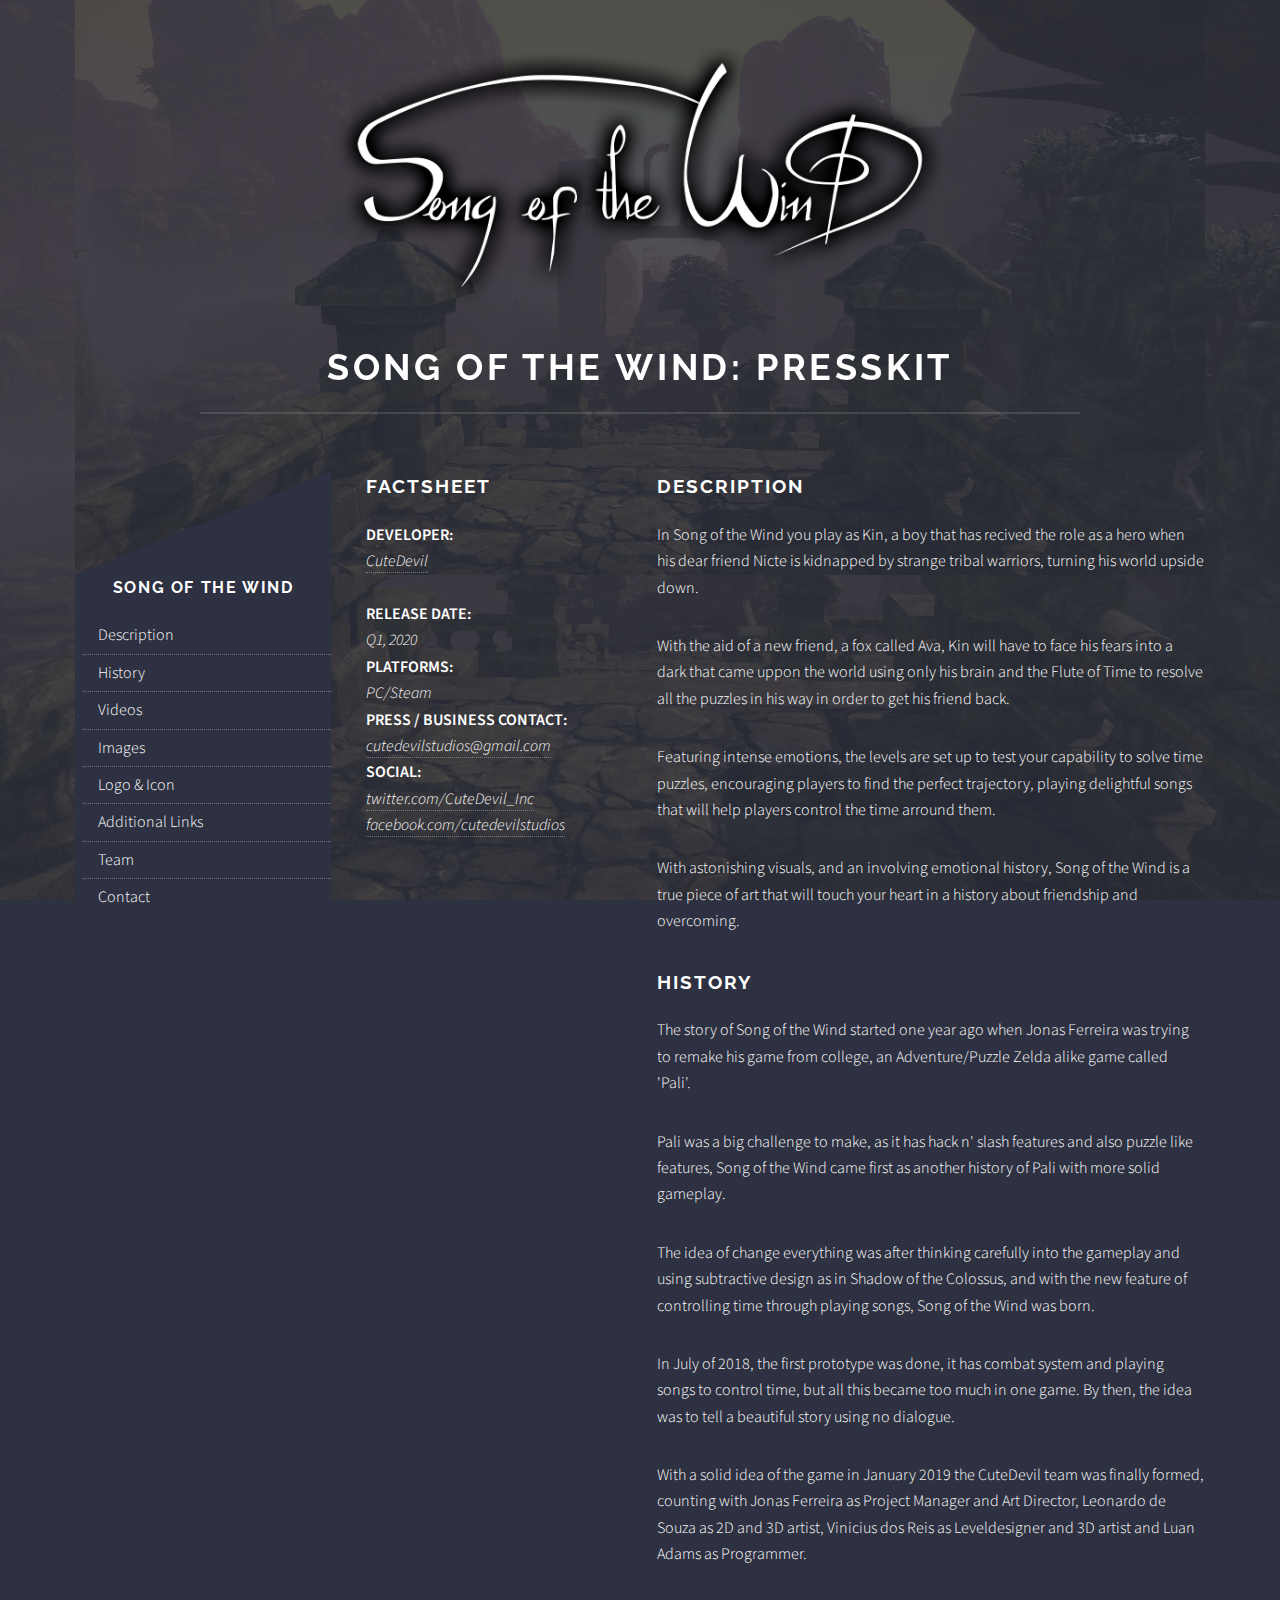
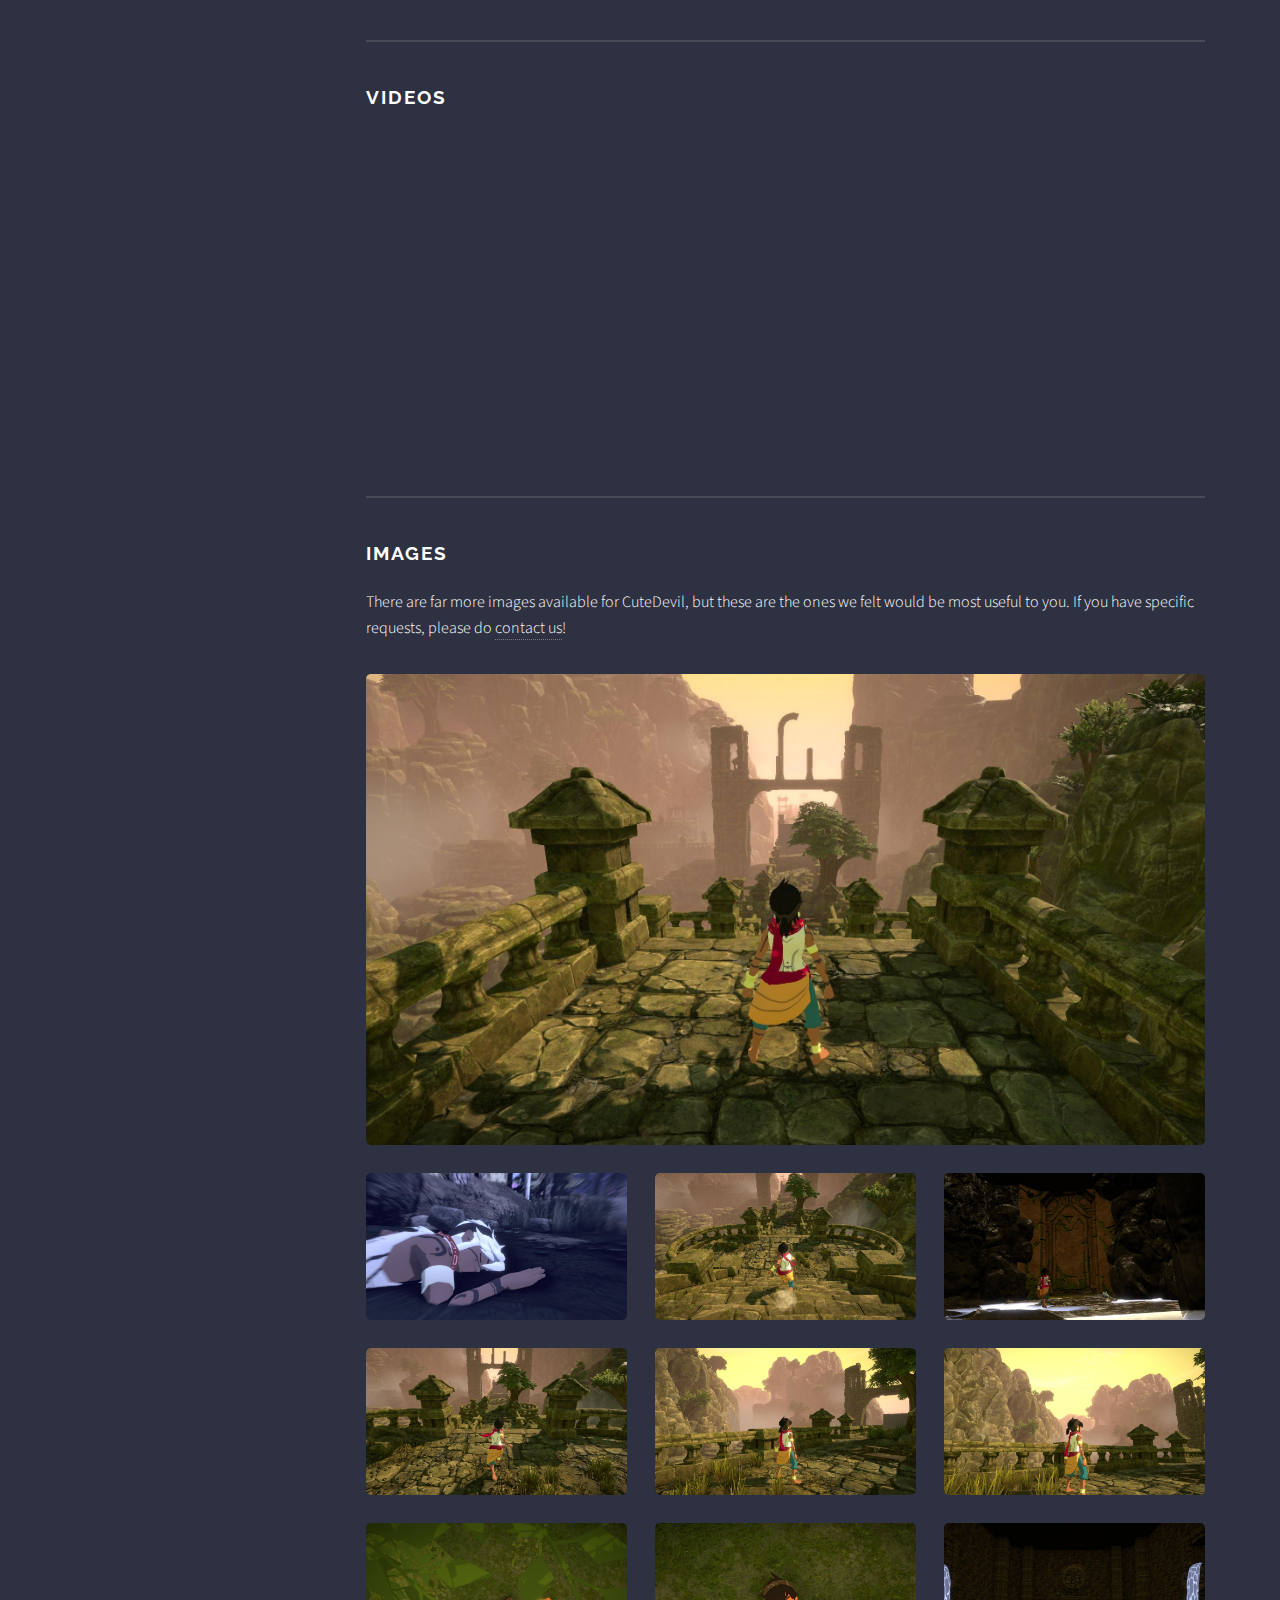
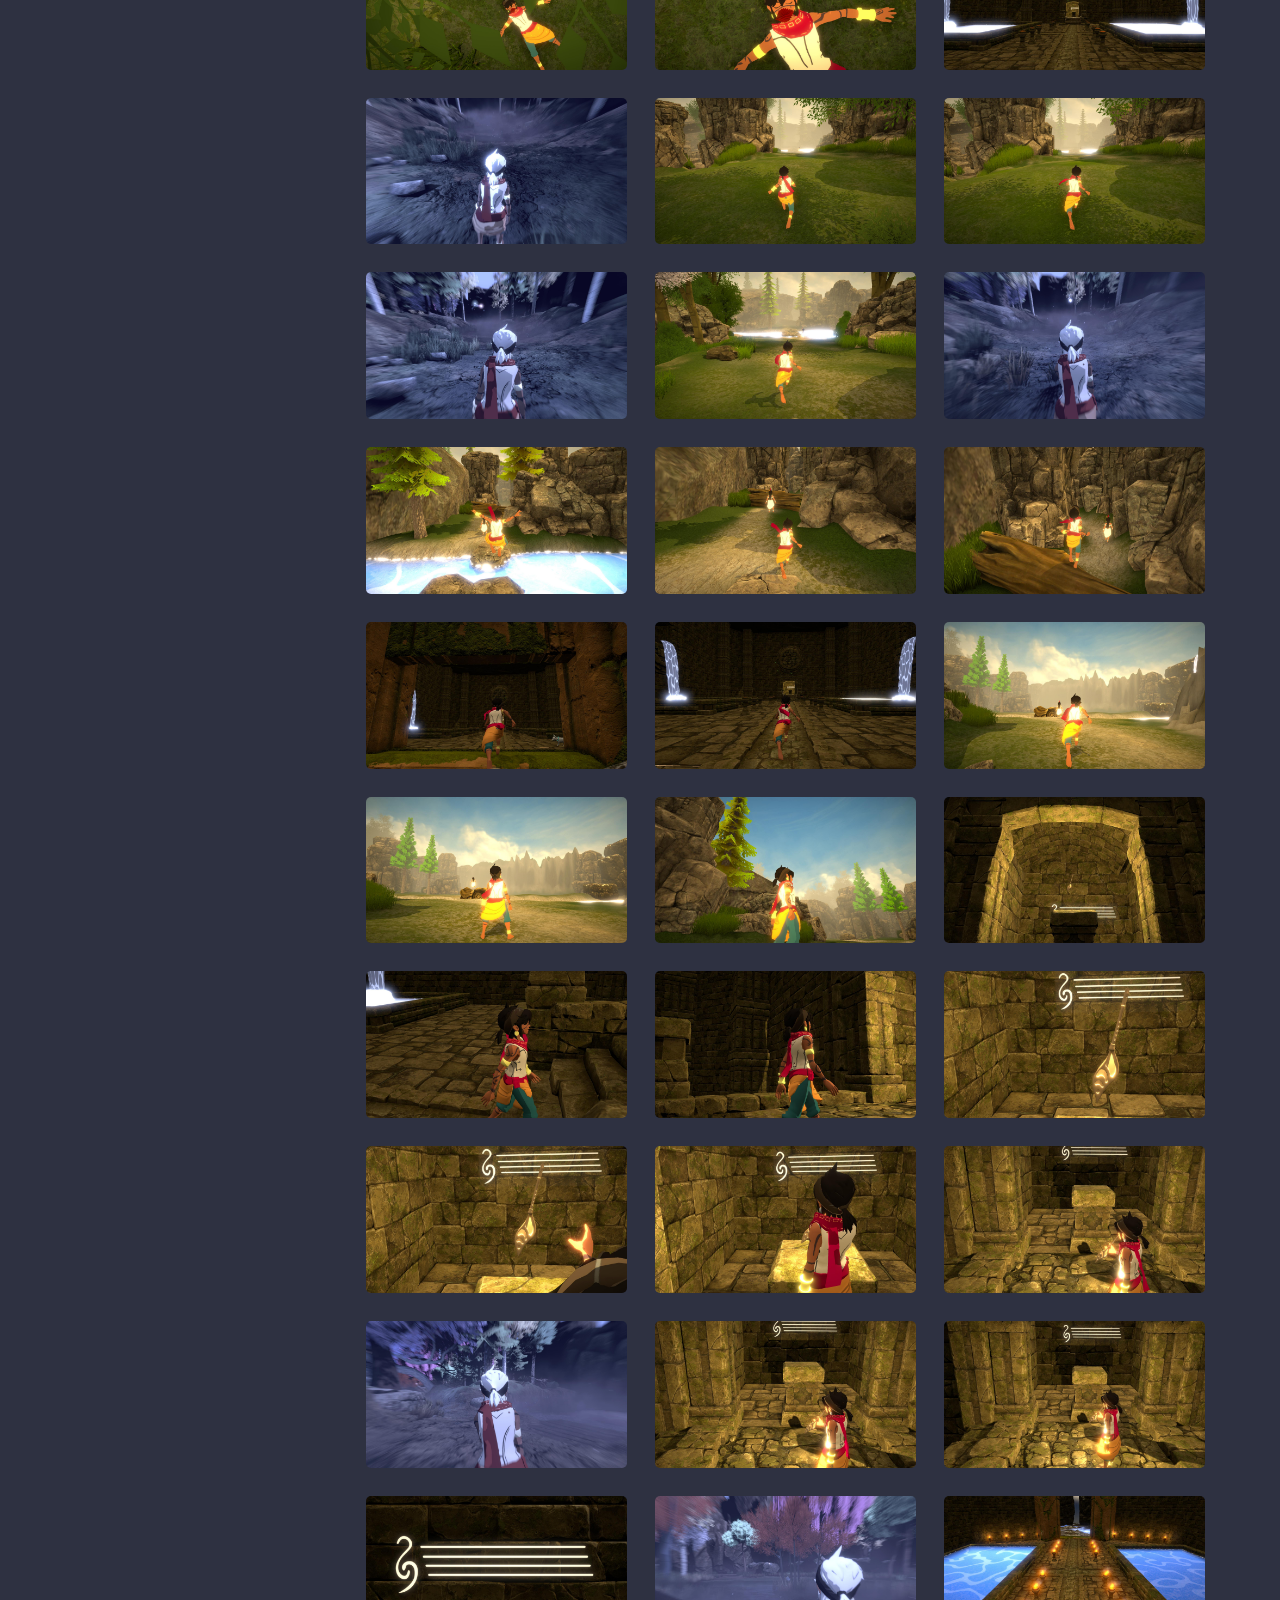
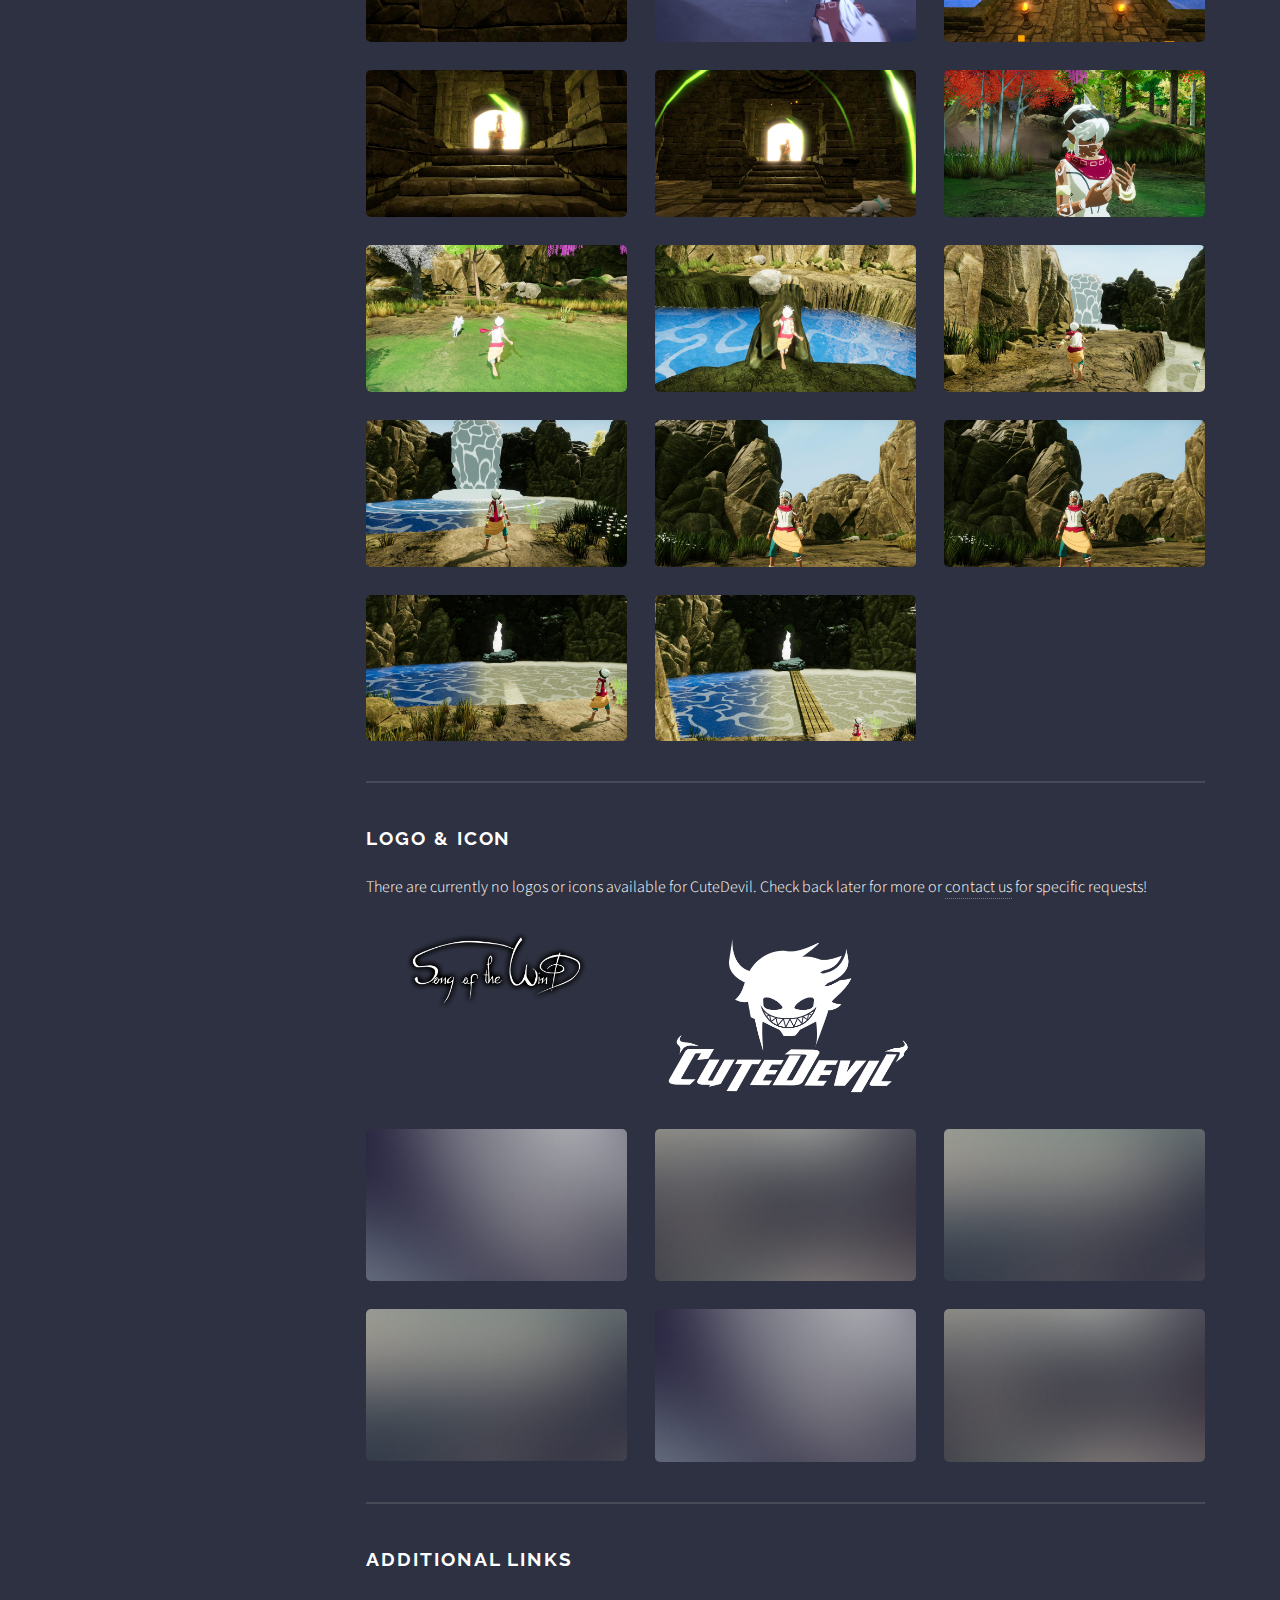
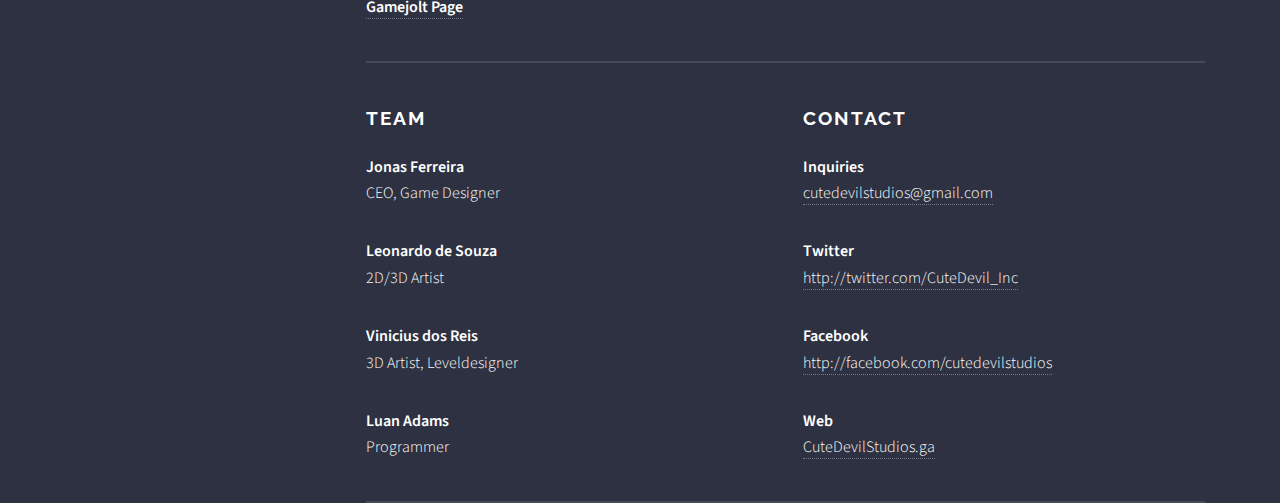
==== commit c33c9762: "Update presskit.html" ====
--- a/presskit.html
+++ b/presskit.html
@@ -6,11 +6,12 @@
 		<title>Song of the Wind Presskit</title>
 		<link href="assets_presskit/uikit.gradient.min.css" rel="stylesheet" type="text/css">
 		<link href="assets/css/main.css" rel="stylesheet" type="text/css">
-		<script src="assets/js/jquery.js"></script>
+		<script src="assets/js/jquery-3.4.1.min.js"></script>
 		<script src="assets/js/jquery.translate.js"></script>
 		
-		<link href="assets/dictionary.html">
-		<script>var translator = $('body').translate({lang: "pt", t: dict}); //use English</script>
+		<script src="assets/js/dictionary.js"></script>
+		
+	<script>var translator = $('body').translate({lang: "pt", t: dict}); //use English</script>
 	</head>
 
 	<body style="">
@@ -160,8 +161,8 @@
 									<div class="box alt">
 											<div class="row gtr-uniform">
 												<div class="col-4"><span class="image fit"><img src="assets_presskit/images/LogoSoW.png" alt="" /></span></div>
-												<div class="col-4"><span class="image fit"><img src="images/pic06.jpg" alt="" /></span></div>
-												<div class="col-4"><span class="image fit"><img src="images/pic07.jpg" alt="" /></span></div>
+												<div class="col-4"><span class="image fit"><img src="images/cutedevil_logo.png" alt="" /></span></div>
+												<div class="col-4"><span class="image fit"><img src="images/cutedevil_logo_black.png" alt="" /></span></div>
 												<div class="col-4"><span class="image fit"><img src="images/pic07.jpg" alt="" /></span></div>
 												<div class="col-4"><span class="image fit"><img src="images/pic05.jpg" alt="" /></span></div>
 												<div class="col-4"><span class="image fit"><img src="images/pic06.jpg" alt="" /></span></div>
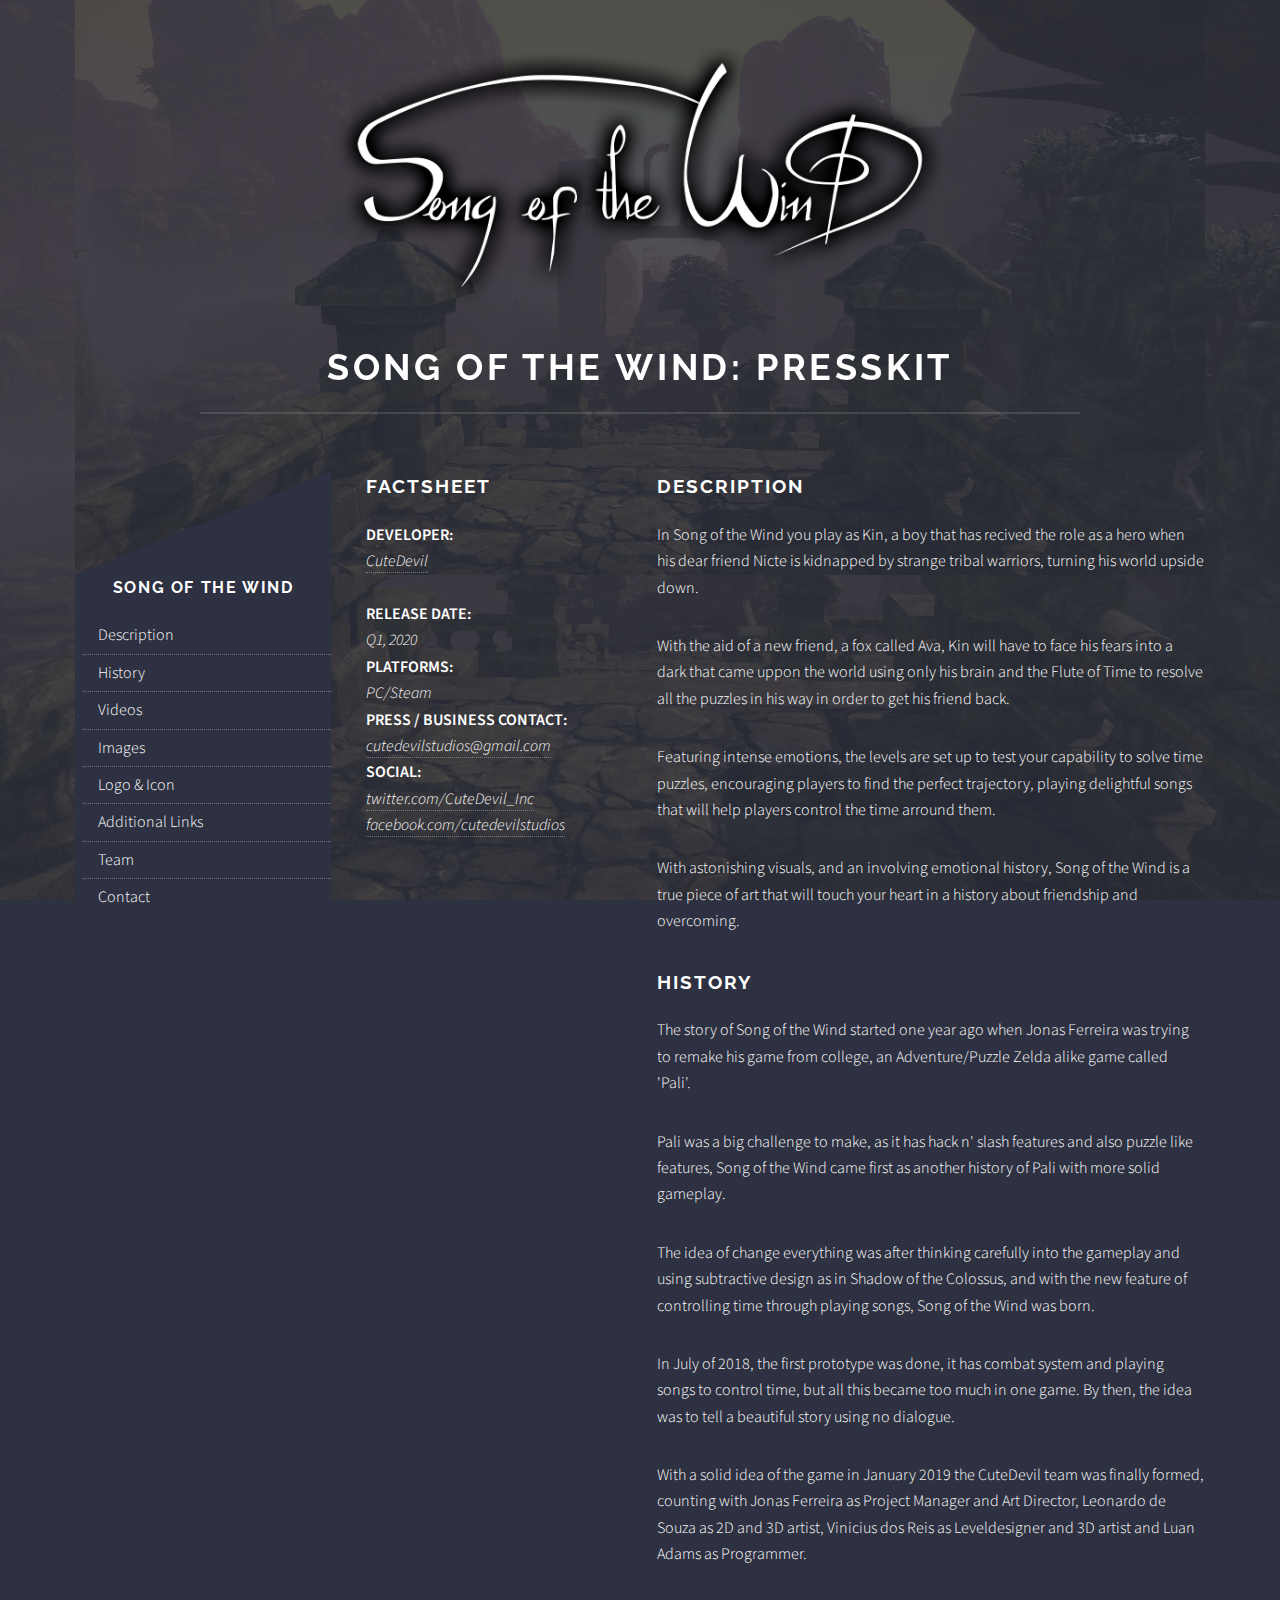
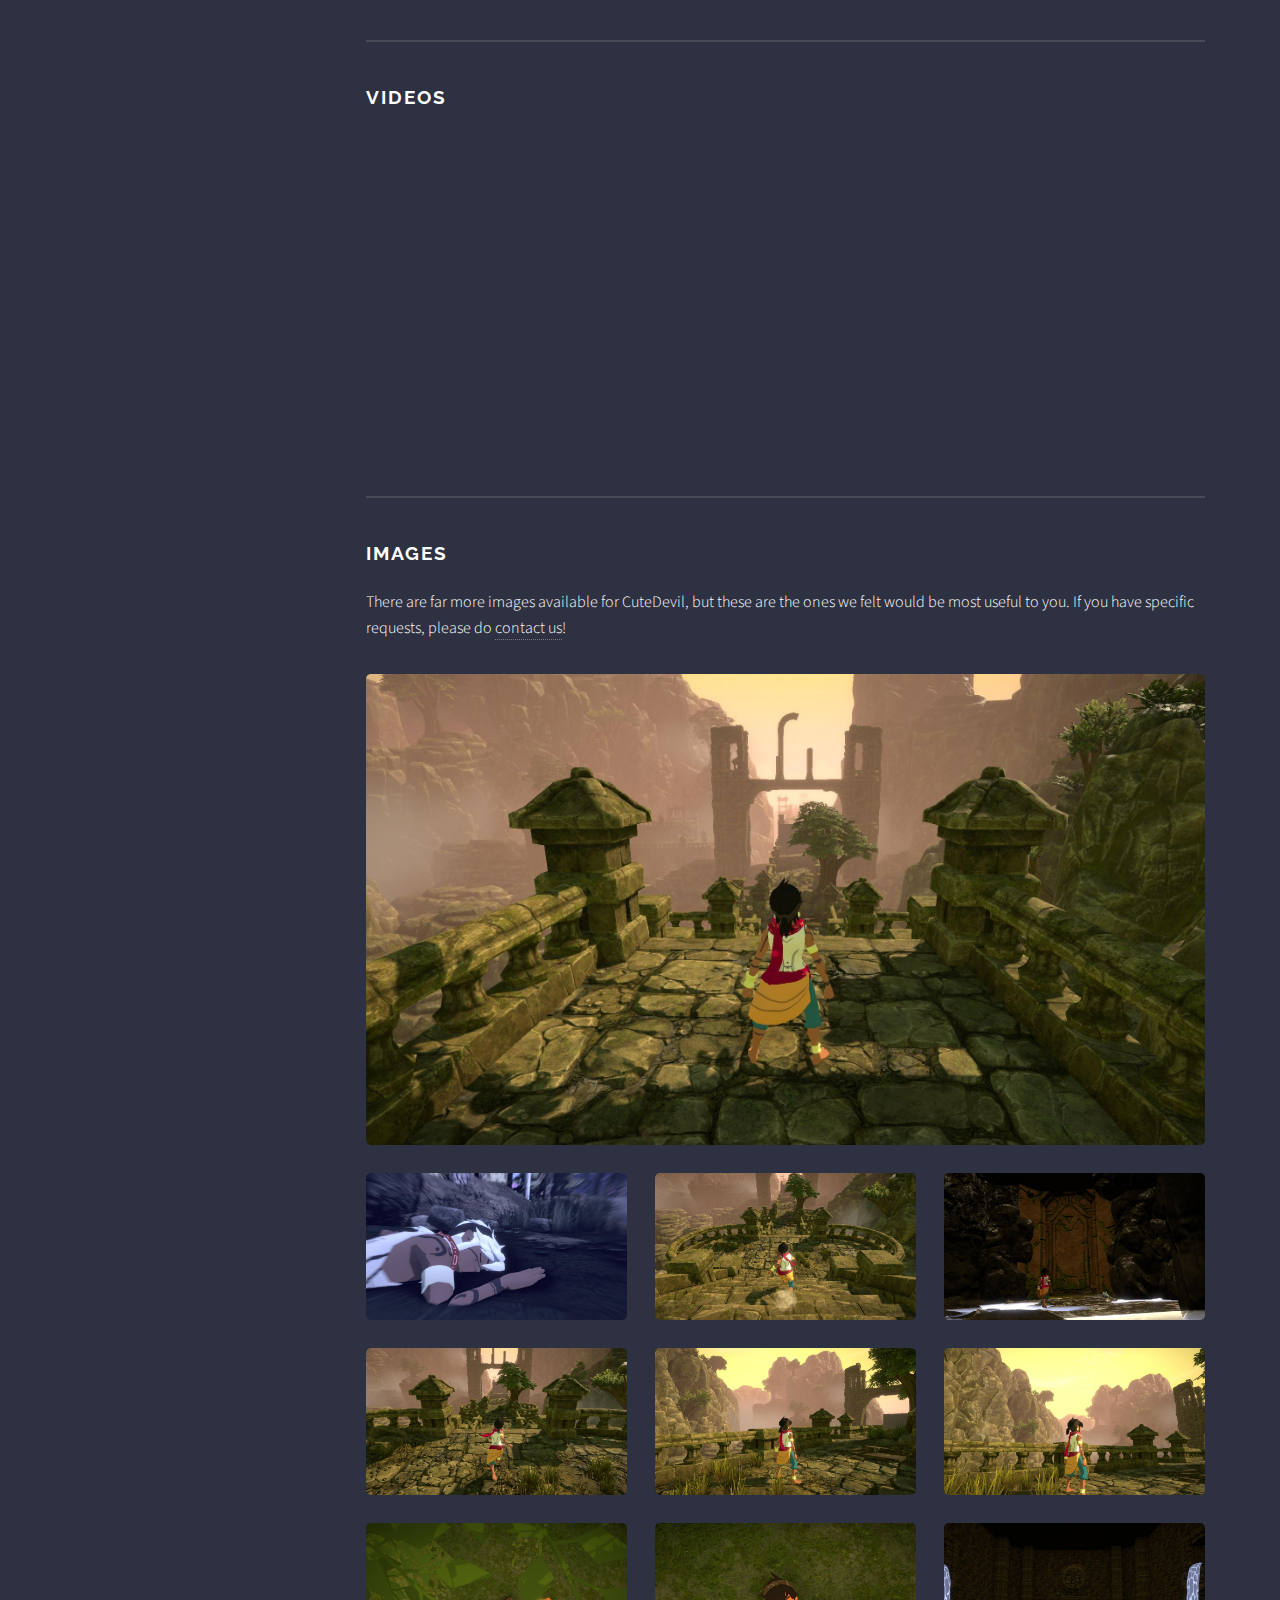
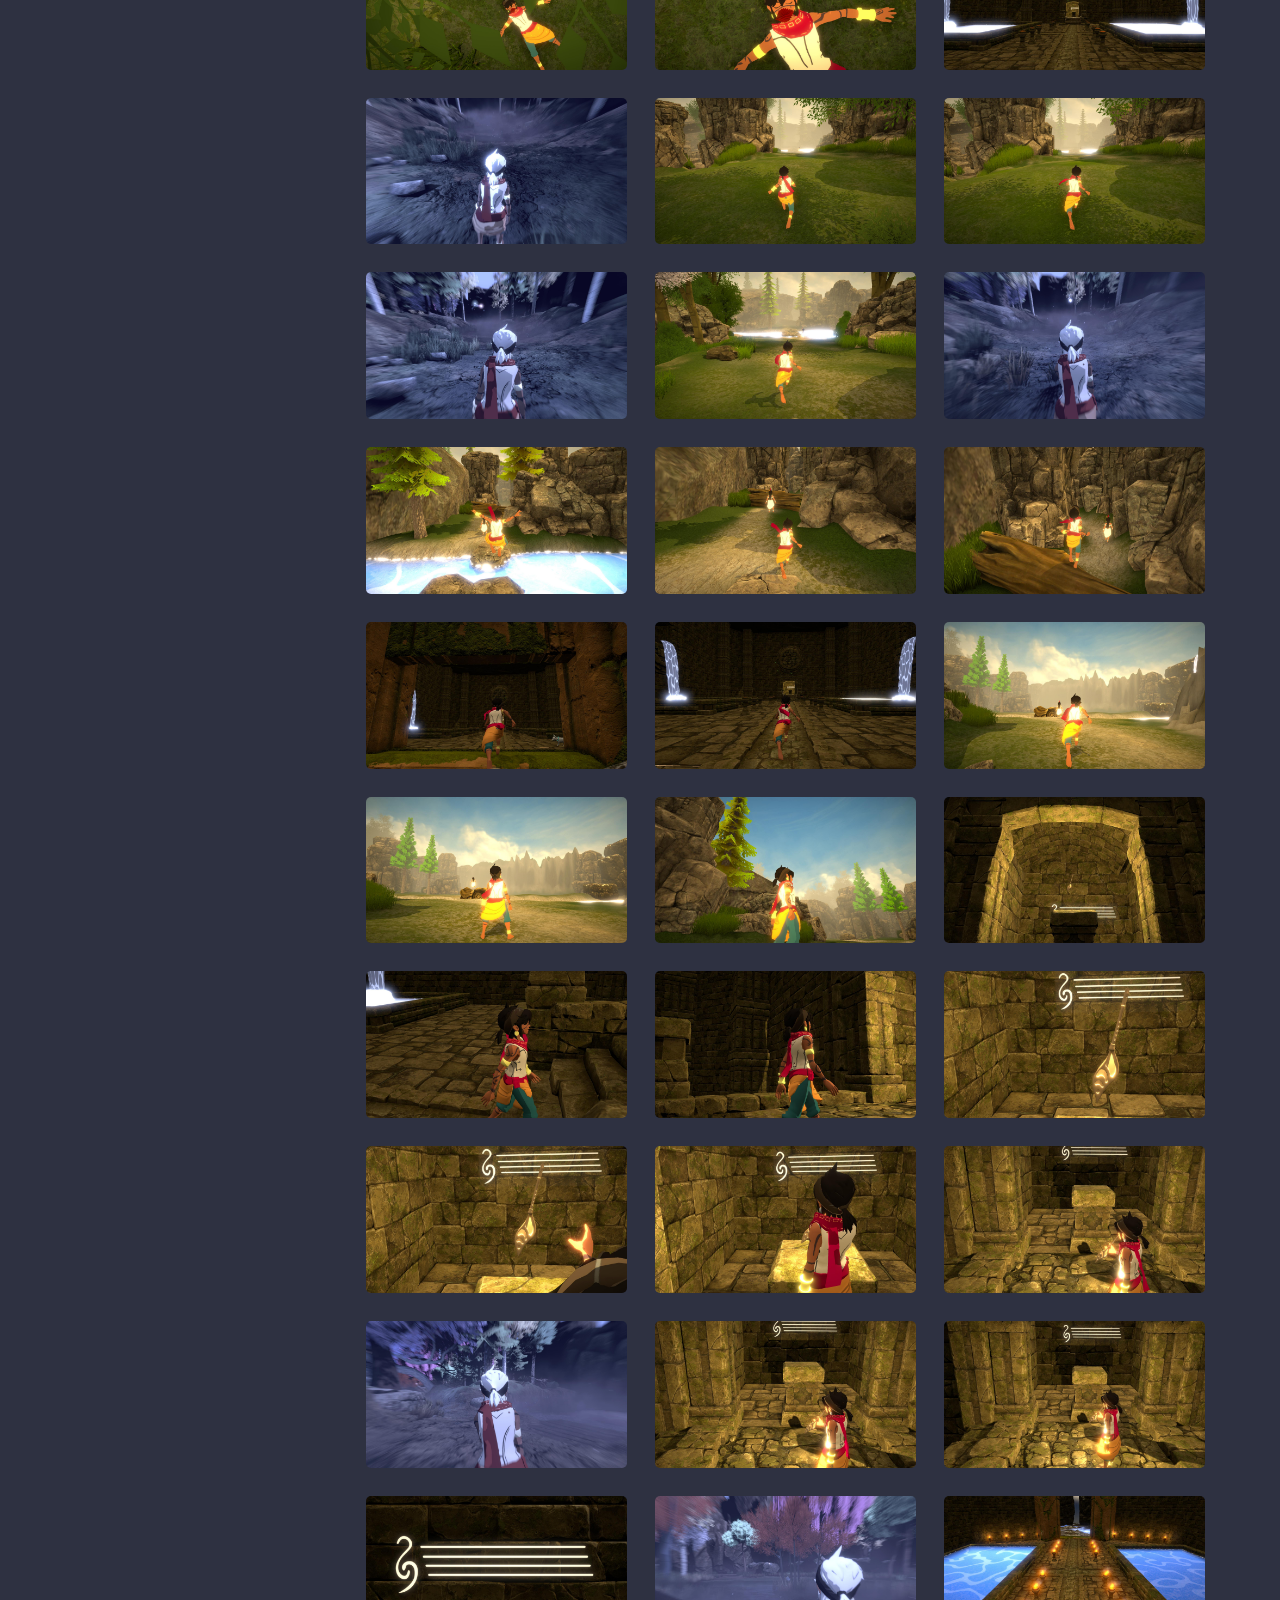
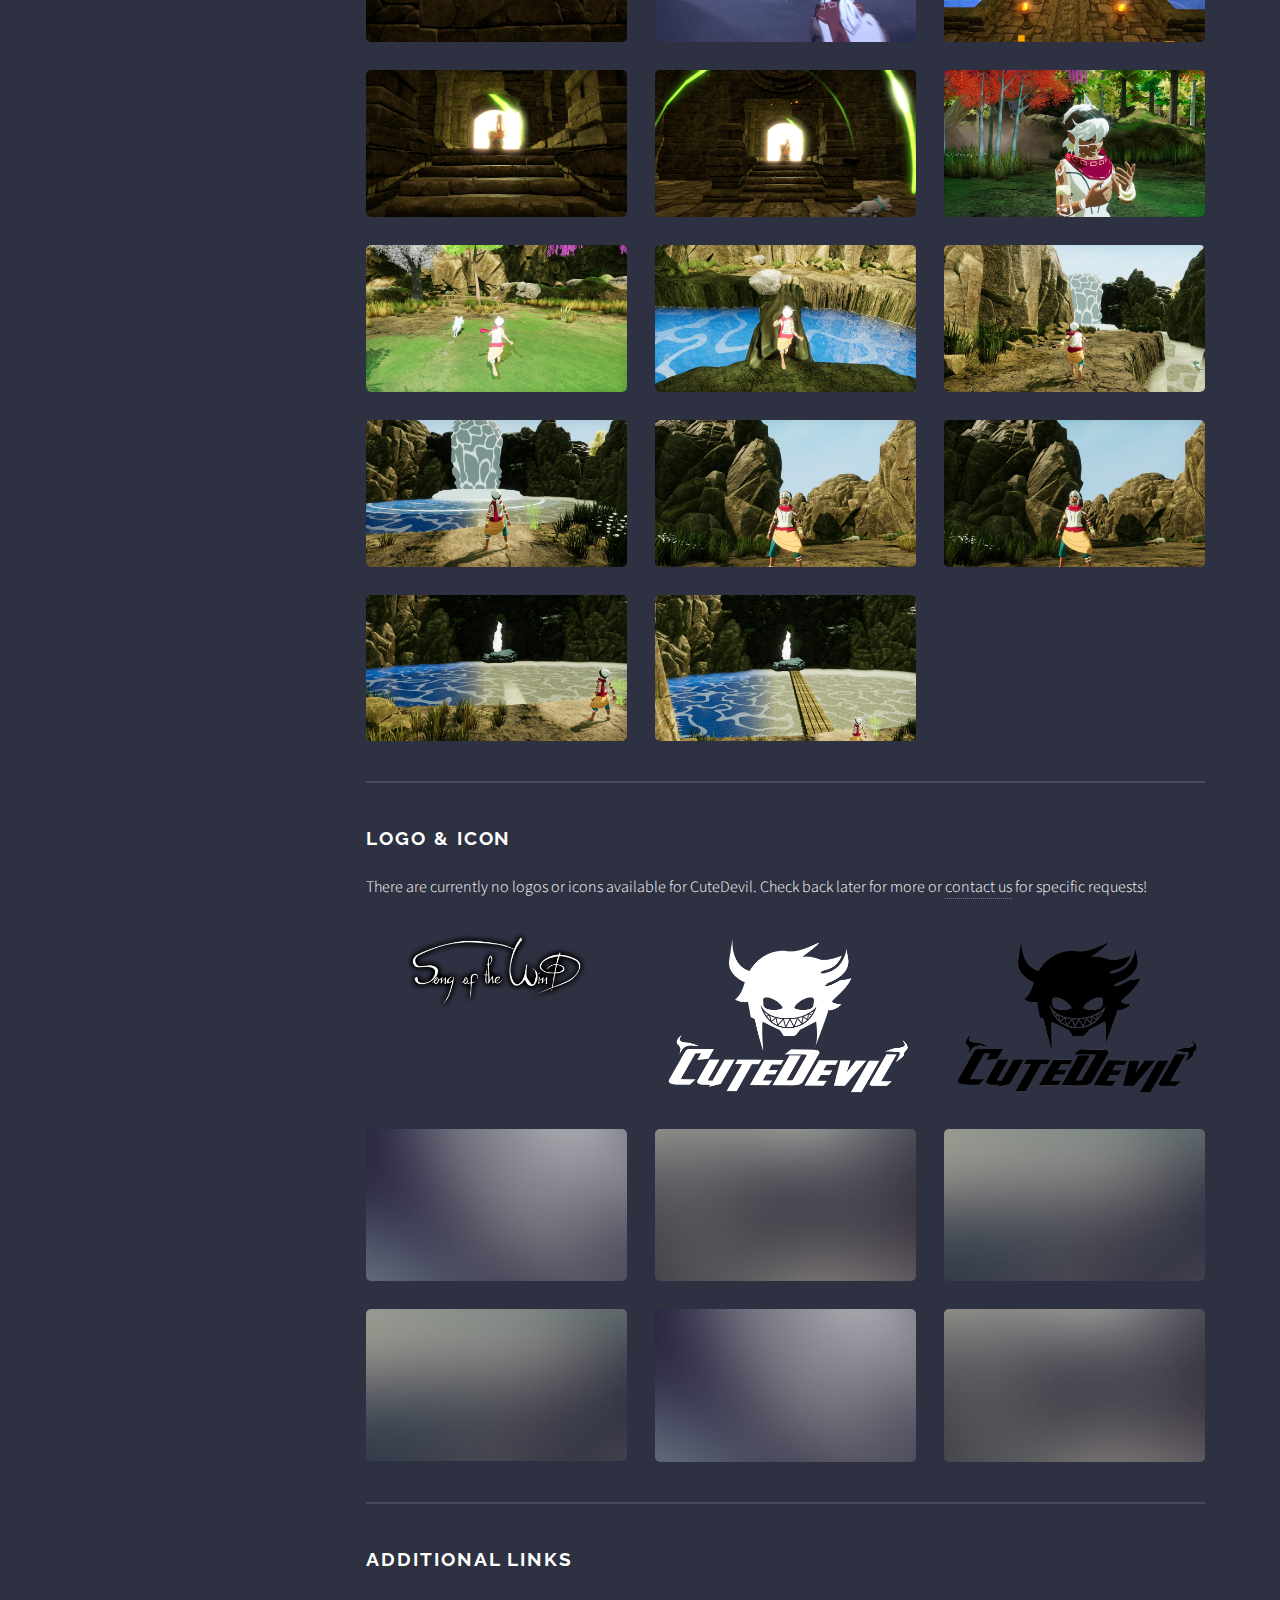
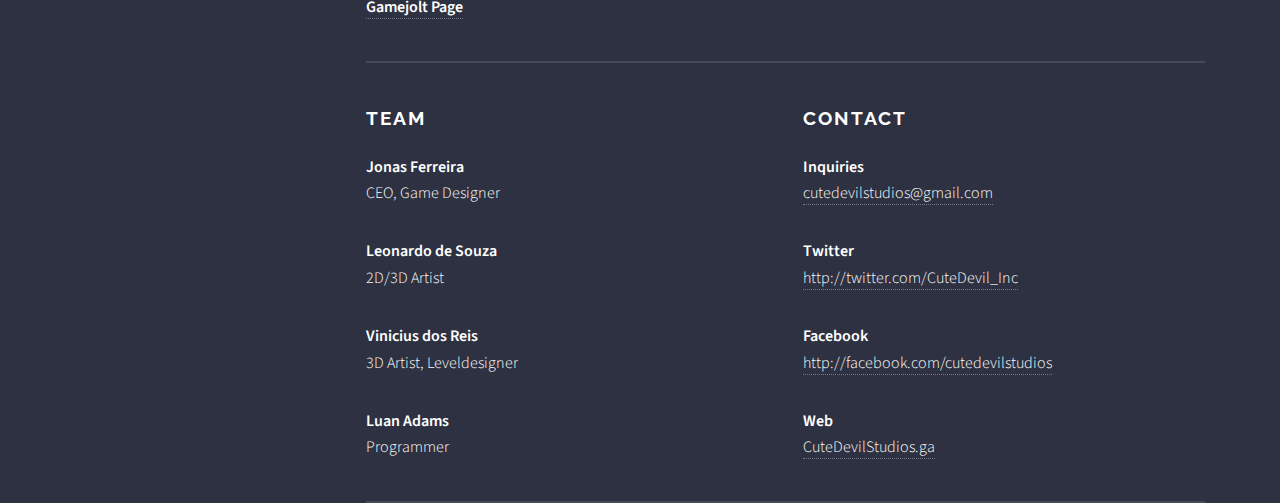
==== commit 9cd6c7e9: "Update presskit.html" ====
--- a/presskit.html
+++ b/presskit.html
@@ -48,7 +48,7 @@
 							<h2 id="factsheet">Factsheet</h2>
 							<p>
 								<strong>DEVELOPER:</strong><br>
-								<i><a href="https://cutedevilstudios.ga/">CuteDevil</a><br></i>
+								<i><a href="http://cutedevilstudios.ga/">CuteDevil</a><br></i>
 								<!--<i>Based in Cityville, Metropolisland </i>-->
 							<br>
 								<strong>RELEASE DATE:</strong><br>
